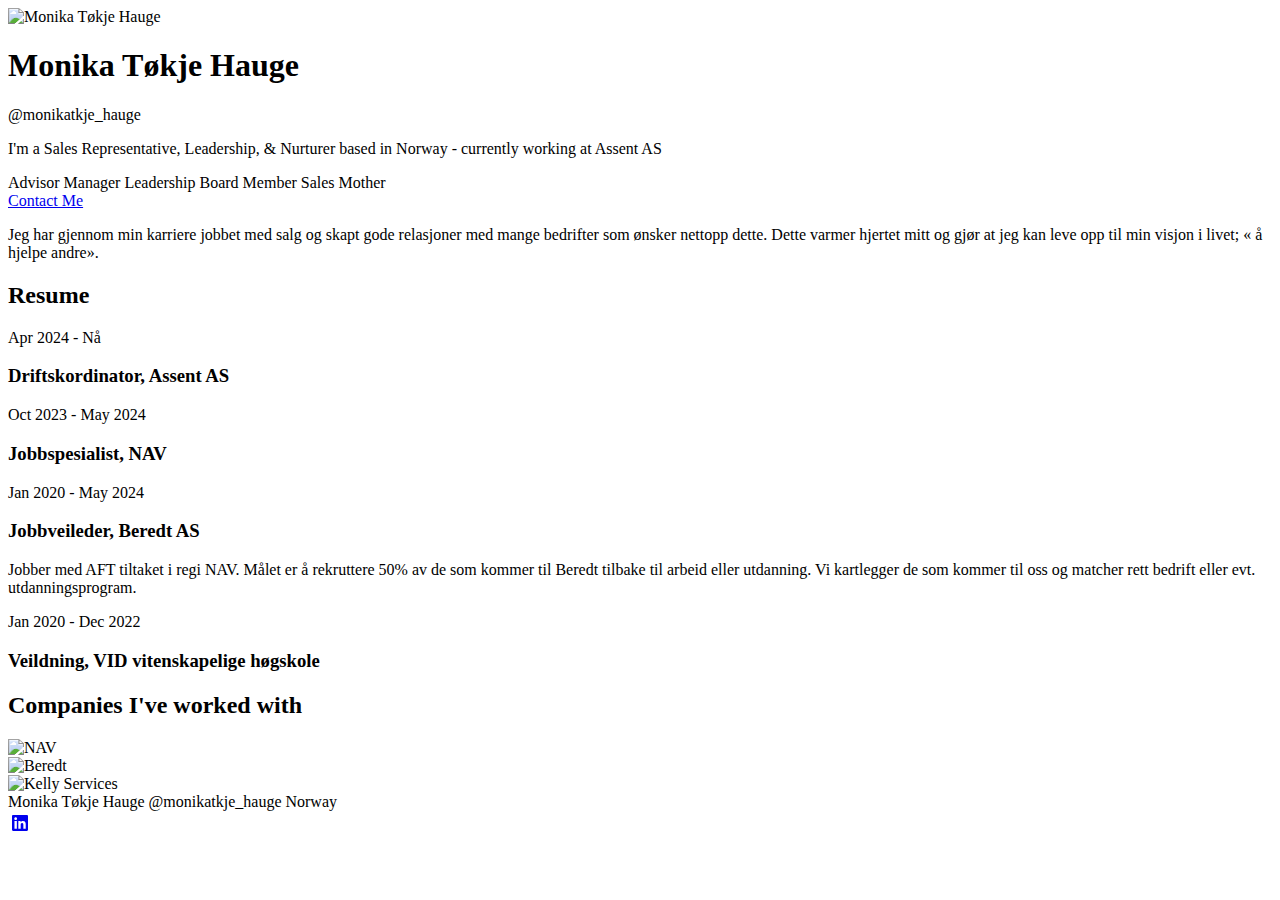
==== index.html @ 1d0c4204 "edit: changed text on the site" ====
<!DOCTYPE html>
<html lang="en">
    <head>
        <meta charset="UTF-8">
        <meta name="viewport" content="width=device-width, initial-scale=1.0">
        <title>Portfolio website Monika</title>
        
        <!-- Vendor CSS files first -->
        <link rel="stylesheet" href="https://cdnjs.cloudflare.com/ajax/libs/bootstrap-datepicker/1.9.0/css/bootstrap-datepicker.min.css">
        <link rel="stylesheet" href="https://cdn.quilljs.com/1.3.6/quill.core.css">
        <link rel="stylesheet" href="https://cdnjs.cloudflare.com/ajax/libs/animate.css/4.1.1/animate.min.css">

        <!-- Our custom CSS files -->
        <link rel="stylesheet" href="/css/tailwind.css">
        <link rel="stylesheet" href="/css/typography.css">
        <link rel="stylesheet" href="/css/variables.css">
    </head>
    <body class="tw-bg-template-background">
    <div class="container tw-max-w-[800px] tw-mx-auto tw-px-4 tw-pt-8">
        <div class="tw-flex tw-flex-col md:tw-flex-row tw-items-start tw-gap-4 tw-mb-8">
            <div class="tw-shrink-0">
                <div class="avatar-background avatar-background-size-xl-5 tw-rounded-full">
                    <img src="/images/profile-image.jpg" alt="Monika Tøkje Hauge" class="tw-rounded-full avatar avatar-size-xl-5">
                </div>
            </div>
            <div class="tw-flex-1">
                <h1 class="tw-text-template-lead display-1">Monika Tøkje Hauge</h1>
                <p class="tw-text-template-text">@monikatkje_hauge</p>
                <p class="tw-text-template-text tw-mt-2">I'm a Sales Representative, Leadership, & Nurturer based in Norway - currently working at Assent AS</p>
                
                <div class="badge-pill-group tw-flex tw-flex-wrap tw-gap-2 tw-mt-4">
                    <span class="badge badge-pill">Advisor</span>
                    <span class="badge badge-pill">Manager</span>
                    <span class="badge badge-pill">Leadership</span>
                    <span class="badge badge-pill">Board Member</span>
                    <span class="badge badge-pill">Sales</span>
                    <span class="badge badge-pill">Mother</span>
                </div>
            </div>
            <a href="/contact" class="btn btn-pill btn-lead tw-px-6 tw-py-2">Contact Me</a>
        </div>

        <div class="identity-profile-details-section">
            <p class="tw-text-template-text">Jeg har gjennom min karriere jobbet med salg og skapt gode relasjoner med mange bedrifter som ønsker nettopp dette. Dette varmer hjertet mitt og gjør at jeg kan leve opp til min visjon i livet; « å hjelpe andre».</p>
        </div>

        <div class="identity-profile-positions-section tw-mb-12">
            <h2 class="identity-generic-section-title tw-text-template-text tw-text-2xl tw-font-bold tw-mb-6">Resume</h2>
            
            <article class="tw-py-4 tw-border-t tw-border-template-stroke">
                <p class="tw-text-template-text">Apr 2024 - Nå</p>
                <h3 class="h4 tw-text-template-text tw-font-bold">Driftskordinator, Assent AS</h3>
            </article>
            <article class="tw-py-4 tw-border-t tw-border-template-stroke">
                <p class="tw-text-template-text">Oct 2023 - May 2024</p>
                <h3 class="h4 tw-text-template-text tw-font-bold">Jobbspesialist, NAV</h3>
            </article>
            <article class="tw-py-4 tw-border-t tw-border-template-stroke">
                <p class="tw-text-template-text">Jan 2020 - May 2024</p>
                <h3 class="h4 tw-text-template-text tw-font-bold">Jobbveileder, Beredt AS</h3>
                <p class="tw-text-template-text">Jobber med AFT tiltaket i regi NAV. Målet er å rekruttere 50% av de som kommer til Beredt tilbake til arbeid eller utdanning. Vi kartlegger de som kommer til oss og matcher rett bedrift eller evt. utdanningsprogram. </p>
            </article>
            <article class="tw-py-4 tw-border-t tw-border-template-stroke">
                <p class="tw-text-template-text">Jan 2020 - Dec 2022</p>
                <h3 class="h4 tw-text-template-text tw-font-bold">Veildning, VID vitenskapelige høgskole</h3>
            </article>
        </div>

        <div class="identity-profile-logo-wall-section tw-mb-12">
            <h2 class="identity-generic-section-title tw-text-template-text tw-text-2xl tw-font-bold tw-mb-6">Companies I've worked with</h2>
            <div class="logo-wall-container tw-grid sm:tw-grid-cols-2 md:tw-grid-cols-3 tw-gap-4">
                <div class="logo-wall-item">
                    <img src="/images/nav-logo.jpg" alt="NAV" class="tw-w-full tw-object-contain">
                </div>
                <div class="logo-wall-item">
                    <img src="/images/beredt-logo.png" alt="Beredt" class="tw-w-full tw-object-contain">
                </div>
                <div class="logo-wall-item">
                    <img src="/images/assent-logo.png" alt="Kelly Services" class="tw-w-full tw-object-contain">
                </div>
            </div>
        </div>

        <footer class="identity-footer tw-border-t tw-border-template-stroke tw-py-4 tw-mt-8">
            <div class="tw-flex tw-justify-between tw-items-center">
                <div class="identity-footer-section caption-2 tw-text-template-text">
                    <span class="tw-mr-4">Monika Tøkje Hauge</span>
                    <span class="tw-mr-4">@monikatkje_hauge</span>
                    <span>Norway</span>
                </div>
                <div class="social-links">
                    <a href="https://www.linkedin.com/in/monika-tøkje-hauge-64a073142" target="_blank" class="icon-button hover:tw-bg-template-stroke-opacity-30">
                        <svg xmlns="http://www.w3.org/2000/svg" width="24" height="24" viewBox="0 0 24 24" fill="currentColor" class="tw-text-template-secondary">
                            <path d="M18.8571 4H5.13929C4.51071 4 4 4.51786 4 5.15357V18.8464C4 19.4821 4.51071 20 5.13929 20H18.8571C19.4857 20 20 19.4821 20 18.8464V5.15357C20 4.51786 19.4857 4 18.8571 4ZM8.83571 17.7143H6.46429V10.0786H8.83928V17.7143H8.83571ZM7.65 9.03571C6.88929 9.03571 6.275 8.41786 6.275 7.66071C6.275 6.90357 6.88929 6.28571 7.65 6.28571C8.40714 6.28571 9.025 6.90357 9.025 7.66071C9.025 8.42143 8.41071 9.03571 7.65 9.03571ZM17.725 17.7143H15.3536V14C15.3536 13.1143 15.3357 11.975 14.1214 11.975C12.8857 11.975 12.6964 12.9393 12.6964 13.9357V17.7143H10.325V10.0786H12.6V11.1214H12.6321C12.95 10.5214 13.725 9.88929 14.8786 9.88929C17.2786 9.88929 17.725 11.4714 17.725 13.5286V17.7143Z"/>
                        </svg>
                    </a>
                </div>
            </div>
        </footer>
    </div>
</body>
</html>
---- css/typography.css ----
@font-face{font-family:"DM Sans";font-style:normal;font-weight:700;font-display:swap;src:url(/fonts/DM-Sans.ttf) format("truetype")}@font-face{font-family:"DM Sans";font-style:normal;font-weight:400;font-display:swap;src:url(/assets/DM-Sans-variable-4b4dfa8f036efb160d44f1c96a95b06f116e39c0af38473626cd2dcbcea6135e.ttf) format("truetype")}@font-face{font-family:"Cormorant Garamond";font-style:normal;font-weight:400;font-display:swap;src:url(/assets/CormorantGaramond-Regular.ttf) format("truetype")}
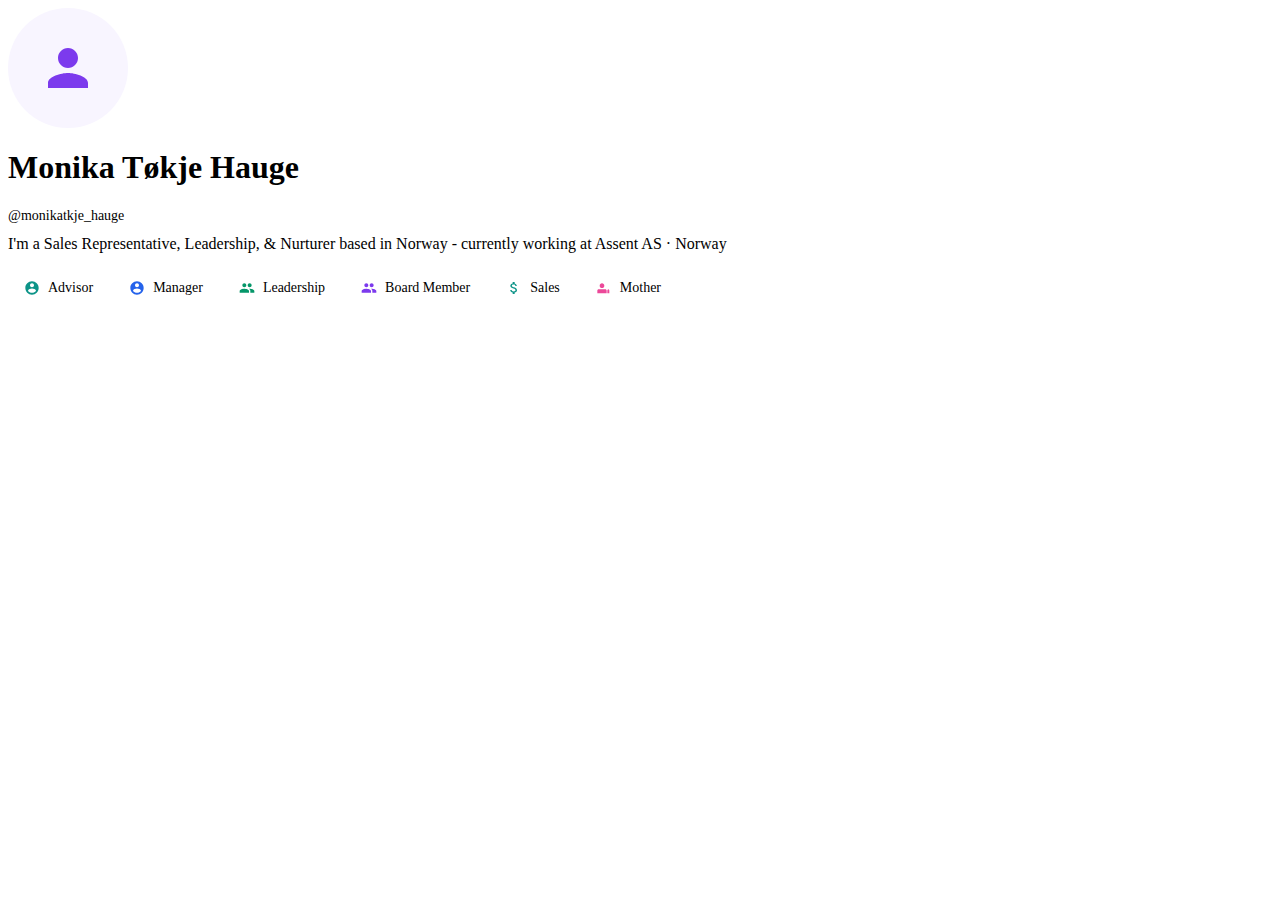
==== commit dca1cde3: "add: components css styling" ====
--- a/index.html
+++ b/index.html
@@ -1,102 +1,67 @@
 <!DOCTYPE html>
 <html lang="en">
-    <head>
-        <meta charset="UTF-8">
-        <meta name="viewport" content="width=device-width, initial-scale=1.0">
-        <title>Portfolio website Monika</title>
-        
-        <!-- Vendor CSS files first -->
-        <link rel="stylesheet" href="https://cdnjs.cloudflare.com/ajax/libs/bootstrap-datepicker/1.9.0/css/bootstrap-datepicker.min.css">
-        <link rel="stylesheet" href="https://cdn.quilljs.com/1.3.6/quill.core.css">
-        <link rel="stylesheet" href="https://cdnjs.cloudflare.com/ajax/libs/animate.css/4.1.1/animate.min.css">
-
-        <!-- Our custom CSS files -->
-        <link rel="stylesheet" href="/css/tailwind.css">
-        <link rel="stylesheet" href="/css/typography.css">
-        <link rel="stylesheet" href="/css/variables.css">
-    </head>
-    <body class="tw-bg-template-background">
-    <div class="container tw-max-w-[800px] tw-mx-auto tw-px-4 tw-pt-8">
-        <div class="tw-flex tw-flex-col md:tw-flex-row tw-items-start tw-gap-4 tw-mb-8">
-            <div class="tw-shrink-0">
-                <div class="avatar-background avatar-background-size-xl-5 tw-rounded-full">
-                    <img src="/images/profile-image.jpg" alt="Monika Tøkje Hauge" class="tw-rounded-full avatar avatar-size-xl-5">
+<head>
+    <meta charset="UTF-8">
+    <meta name="viewport" content="width=device-width, initial-scale=1.0">
+    <title>Portfolio website Monika</title>
+    
+    <!-- Base styles -->
+    <link rel="stylesheet" href="/css/tailwind.css">
+    <link rel="stylesheet" href="/css/typography.css">
+    <link rel="stylesheet" href="/css/variables.css">
+    <link rel="stylesheet" href="/css/components.css">
+</head>
+<body class="tw-bg-template-background">
+    <div class="tw-max-w-[800px] tw-mx-auto tw-px-4 tw-pt-8">
+        <!-- Header section -->
+        <div class="tw-flex tw-items-start tw-justify-between">
+            <div class="tw-flex tw-gap-6">
+                <!-- Avatar -->
+                <div class="avatar-container">
+                    <svg class="avatar-icon" viewBox="0 0 24 24">
+                        <path fill="currentColor" d="M12 12c2.21 0 4-1.79 4-4s-1.79-4-4-4-4 1.79-4 4 1.79 4 4 4zm0 2c-2.67 0-8 1.34-8 4v2h16v-2c0-2.66-5.33-4-8-4z"/>
+                    </svg>
+                </div>
+                
+                <!-- Profile info -->
+                <div>
+                    <h1 class="tw-text-2xl tw-font-bold">Monika Tøkje Hauge</h1>
+                    <div class="username">@monikatkje_hauge</div>
+                    <p class="role-text">I'm a Sales Representative, Leadership, & Nurturer based in Norway - currently working at Assent AS · Norway</p>
+                    
+                    <!-- Badges -->
+                    <div class="tw-flex tw-flex-wrap tw-gap-2 tw-mt-4">
+                        <span class="badge">
+                            <svg class="icon-advisor" viewBox="0 0 24 24"><path fill="currentColor" d="M12 2C6.48 2 2 6.48 2 12s4.48 10 10 10 10-4.48 10-10S17.52 2 12 2zm0 3c1.66 0 3 1.34 3 3s-1.34 3-3 3-3-1.34-3-3 1.34-3 3-3zm0 14.2c-2.5 0-4.71-1.28-6-3.22.03-1.99 4-3.08 6-3.08 1.99 0 5.97 1.09 6 3.08-1.29 1.94-3.5 3.22-6 3.22z"/></svg>
+                            Advisor
+                        </span>
+                        <span class="badge">
+                            <svg class="icon-manager" viewBox="0 0 24 24"><path fill="currentColor" d="M12 2C6.48 2 2 6.48 2 12s4.48 10 10 10 10-4.48 10-10S17.52 2 12 2zm0 3c1.66 0 3 1.34 3 3s-1.34 3-3 3-3-1.34-3-3 1.34-3 3-3zm0 14.2c-2.5 0-4.71-1.28-6-3.22.03-1.99 4-3.08 6-3.08 1.99 0 5.97 1.09 6 3.08-1.29 1.94-3.5 3.22-6 3.22z"/></svg>
+                            Manager
+                        </span>
+                        <span class="badge">
+                            <svg class="icon-leadership" viewBox="0 0 24 24"><path fill="currentColor" d="M16 11c1.66 0 2.99-1.34 2.99-3S17.66 5 16 5c-1.66 0-3 1.34-3 3s1.34 3 3 3zm-8 0c1.66 0 2.99-1.34 2.99-3S9.66 5 8 5C6.34 5 5 6.34 5 8s1.34 3 3 3zm0 2c-2.33 0-7 1.17-7 3.5V19h14v-2.5c0-2.33-4.67-3.5-7-3.5zm8 0c-.29 0-.62.02-.97.05 1.16.84 1.97 1.97 1.97 3.45V19h6v-2.5c0-2.33-4.67-3.5-7-3.5z"/></svg>
+                            Leadership
+                        </span>
+                        <span class="badge">
+                            <svg class="icon-board" viewBox="0 0 24 24"><path fill="currentColor" d="M16 11c1.66 0 2.99-1.34 2.99-3S17.66 5 16 5c-1.66 0-3 1.34-3 3s1.34 3 3 3zm-8 0c1.66 0 2.99-1.34 2.99-3S9.66 5 8 5C6.34 5 5 6.34 5 8s1.34 3 3 3zm0 2c-2.33 0-7 1.17-7 3.5V19h14v-2.5c0-2.33-4.67-3.5-7-3.5zm8 0c-.29 0-.62.02-.97.05 1.16.84 1.97 1.97 1.97 3.45V19h6v-2.5c0-2.33-4.67-3.5-7-3.5z"/></svg>
+                            Board Member
+                        </span>
+                        <span class="badge">
+                            <svg class="icon-sales" viewBox="0 0 24 24"><path fill="currentColor" d="M11.8 10.9c-2.27-.59-3-1.2-3-2.15 0-1.09 1.01-1.85 2.7-1.85 1.78 0 2.44.85 2.5 2.1h2.21c-.07-1.72-1.12-3.3-3.21-3.81V3h-3v2.16c-1.94.42-3.5 1.68-3.5 3.61 0 2.31 1.91 3.46 4.7 4.13 2.5.6 3 1.48 3 2.41 0 .69-.49 1.79-2.7 1.79-2.06 0-2.87-.92-2.98-2.1h-2.2c.12 2.19 1.76 3.42 3.68 3.83V21h3v-2.15c1.95-.37 3.5-1.5 3.5-3.55 0-2.84-2.43-3.81-4.7-4.4z"/></svg>
+                            Sales
+                        </span>
+                        <span class="badge">
+                            <svg class="icon-mother" viewBox="0 0 24 24"><path fill="currentColor" d="M9 12c1.93 0 3.5-1.57 3.5-3.5S10.93 5 9 5 5.5 6.57 5.5 8.5 7.07 12 9 12zm-7 4c0-1.1.9-2 2-2h10c1.1 0 2 .9 2 2v4H2v-4zm16-2c1.1 0 2 .9 2 2v4h-3v-4c0-1.1.9-2 2-2z"/></svg>
+                            Mother
+                        </span>
+                    </div>
                 </div>
             </div>
-            <div class="tw-flex-1">
-                <h1 class="tw-text-template-lead display-1">Monika Tøkje Hauge</h1>
-                <p class="tw-text-template-text">@monikatkje_hauge</p>
-                <p class="tw-text-template-text tw-mt-2">I'm a Sales Representative, Leadership, & Nurturer based in Norway - currently working at Assent AS</p>
-                
-                <div class="badge-pill-group tw-flex tw-flex-wrap tw-gap-2 tw-mt-4">
-                    <span class="badge badge-pill">Advisor</span>
-                    <span class="badge badge-pill">Manager</span>
-                    <span class="badge badge-pill">Leadership</span>
-                    <span class="badge badge-pill">Board Member</span>
-                    <span class="badge badge-pill">Sales</span>
-                    <span class="badge badge-pill">Mother</span>
-                </div>
-            </div>
-            <a href="/contact" class="btn btn-pill btn-lead tw-px-6 tw-py-2">Contact Me</a>
+            
+            <!-- Contact button -->
+            <a href="/contact" class="contact-button">Contact Me</a>
         </div>
-
-        <div class="identity-profile-details-section">
-            <p class="tw-text-template-text">Jeg har gjennom min karriere jobbet med salg og skapt gode relasjoner med mange bedrifter som ønsker nettopp dette. Dette varmer hjertet mitt og gjør at jeg kan leve opp til min visjon i livet; « å hjelpe andre».</p>
-        </div>
-
-        <div class="identity-profile-positions-section tw-mb-12">
-            <h2 class="identity-generic-section-title tw-text-template-text tw-text-2xl tw-font-bold tw-mb-6">Resume</h2>
-            
-            <article class="tw-py-4 tw-border-t tw-border-template-stroke">
-                <p class="tw-text-template-text">Apr 2024 - Nå</p>
-                <h3 class="h4 tw-text-template-text tw-font-bold">Driftskordinator, Assent AS</h3>
-            </article>
-            <article class="tw-py-4 tw-border-t tw-border-template-stroke">
-                <p class="tw-text-template-text">Oct 2023 - May 2024</p>
-                <h3 class="h4 tw-text-template-text tw-font-bold">Jobbspesialist, NAV</h3>
-            </article>
-            <article class="tw-py-4 tw-border-t tw-border-template-stroke">
-                <p class="tw-text-template-text">Jan 2020 - May 2024</p>
-                <h3 class="h4 tw-text-template-text tw-font-bold">Jobbveileder, Beredt AS</h3>
-                <p class="tw-text-template-text">Jobber med AFT tiltaket i regi NAV. Målet er å rekruttere 50% av de som kommer til Beredt tilbake til arbeid eller utdanning. Vi kartlegger de som kommer til oss og matcher rett bedrift eller evt. utdanningsprogram. </p>
-            </article>
-            <article class="tw-py-4 tw-border-t tw-border-template-stroke">
-                <p class="tw-text-template-text">Jan 2020 - Dec 2022</p>
-                <h3 class="h4 tw-text-template-text tw-font-bold">Veildning, VID vitenskapelige høgskole</h3>
-            </article>
-        </div>
-
-        <div class="identity-profile-logo-wall-section tw-mb-12">
-            <h2 class="identity-generic-section-title tw-text-template-text tw-text-2xl tw-font-bold tw-mb-6">Companies I've worked with</h2>
-            <div class="logo-wall-container tw-grid sm:tw-grid-cols-2 md:tw-grid-cols-3 tw-gap-4">
-                <div class="logo-wall-item">
-                    <img src="/images/nav-logo.jpg" alt="NAV" class="tw-w-full tw-object-contain">
-                </div>
-                <div class="logo-wall-item">
-                    <img src="/images/beredt-logo.png" alt="Beredt" class="tw-w-full tw-object-contain">
-                </div>
-                <div class="logo-wall-item">
-                    <img src="/images/assent-logo.png" alt="Kelly Services" class="tw-w-full tw-object-contain">
-                </div>
-            </div>
-        </div>
-
-        <footer class="identity-footer tw-border-t tw-border-template-stroke tw-py-4 tw-mt-8">
-            <div class="tw-flex tw-justify-between tw-items-center">
-                <div class="identity-footer-section caption-2 tw-text-template-text">
-                    <span class="tw-mr-4">Monika Tøkje Hauge</span>
-                    <span class="tw-mr-4">@monikatkje_hauge</span>
-                    <span>Norway</span>
-                </div>
-                <div class="social-links">
-                    <a href="https://www.linkedin.com/in/monika-tøkje-hauge-64a073142" target="_blank" class="icon-button hover:tw-bg-template-stroke-opacity-30">
-                        <svg xmlns="http://www.w3.org/2000/svg" width="24" height="24" viewBox="0 0 24 24" fill="currentColor" class="tw-text-template-secondary">
-                            <path d="M18.8571 4H5.13929C4.51071 4 4 4.51786 4 5.15357V18.8464C4 19.4821 4.51071 20 5.13929 20H18.8571C19.4857 20 20 19.4821 20 18.8464V5.15357C20 4.51786 19.4857 4 18.8571 4ZM8.83571 17.7143H6.46429V10.0786H8.83928V17.7143H8.83571ZM7.65 9.03571C6.88929 9.03571 6.275 8.41786 6.275 7.66071C6.275 6.90357 6.88929 6.28571 7.65 6.28571C8.40714 6.28571 9.025 6.90357 9.025 7.66071C9.025 8.42143 8.41071 9.03571 7.65 9.03571ZM17.725 17.7143H15.3536V14C15.3536 13.1143 15.3357 11.975 14.1214 11.975C12.8857 11.975 12.6964 12.9393 12.6964 13.9357V17.7143H10.325V10.0786H12.6V11.1214H12.6321C12.95 10.5214 13.725 9.88929 14.8786 9.88929C17.2786 9.88929 17.725 11.4714 17.725 13.5286V17.7143Z"/>
-                        </svg>
-                    </a>
-                </div>
-            </div>
-        </footer>
     </div>
 </body>
 </html>--- a/css/components.css
+++ b/css/components.css
@@ -0,0 +1,56 @@
+.badge {
+    display: inline-flex;
+    align-items: center;
+    padding: 0.5rem 1rem;
+    border-radius: 9999px;
+    border: 1px solid var(--template-stroke);
+    font-size: 14px;
+    color: var(--template-text);
+    background: white;
+    gap: 0.5rem;
+}
+.badge svg {
+    width: 16px;
+    height: 16px;
+}
+.avatar-container {
+    width: 120px;
+    height: 120px;
+    border-radius: 50%;
+    background: #F8F5FF;
+    display: flex;
+    align-items: center;
+    justify-content: center;
+}
+.avatar-icon {
+    width: 60px;
+    height: 60px;
+    color: #7C3AED;
+}
+.contact-button {
+    background-color: var(--template-lead);
+    color: white;
+    padding: 0.75rem 1.5rem;
+    border-radius: 9999px;
+    font-weight: 500;
+    transition: background-color 0.2s;
+}
+.contact-button:hover {
+    background-color: var(--template-lead-dark);
+}
+.username {
+    color: var(--template-text-opacity-50);
+    font-size: 14px;
+}
+.role-text {
+    font-size: 16px;
+    line-height: 1.5;
+    margin-top: 0.5rem;
+}
+/* Badge icons */
+.icon-advisor { color: #0D9488; }
+.icon-manager { color: #2563EB; }
+.icon-leadership { color: #059669; }
+.icon-board { color: #7C3AED; }
+.icon-sales { color: #0D9488; }
+.icon-mother { color: #EC4899; }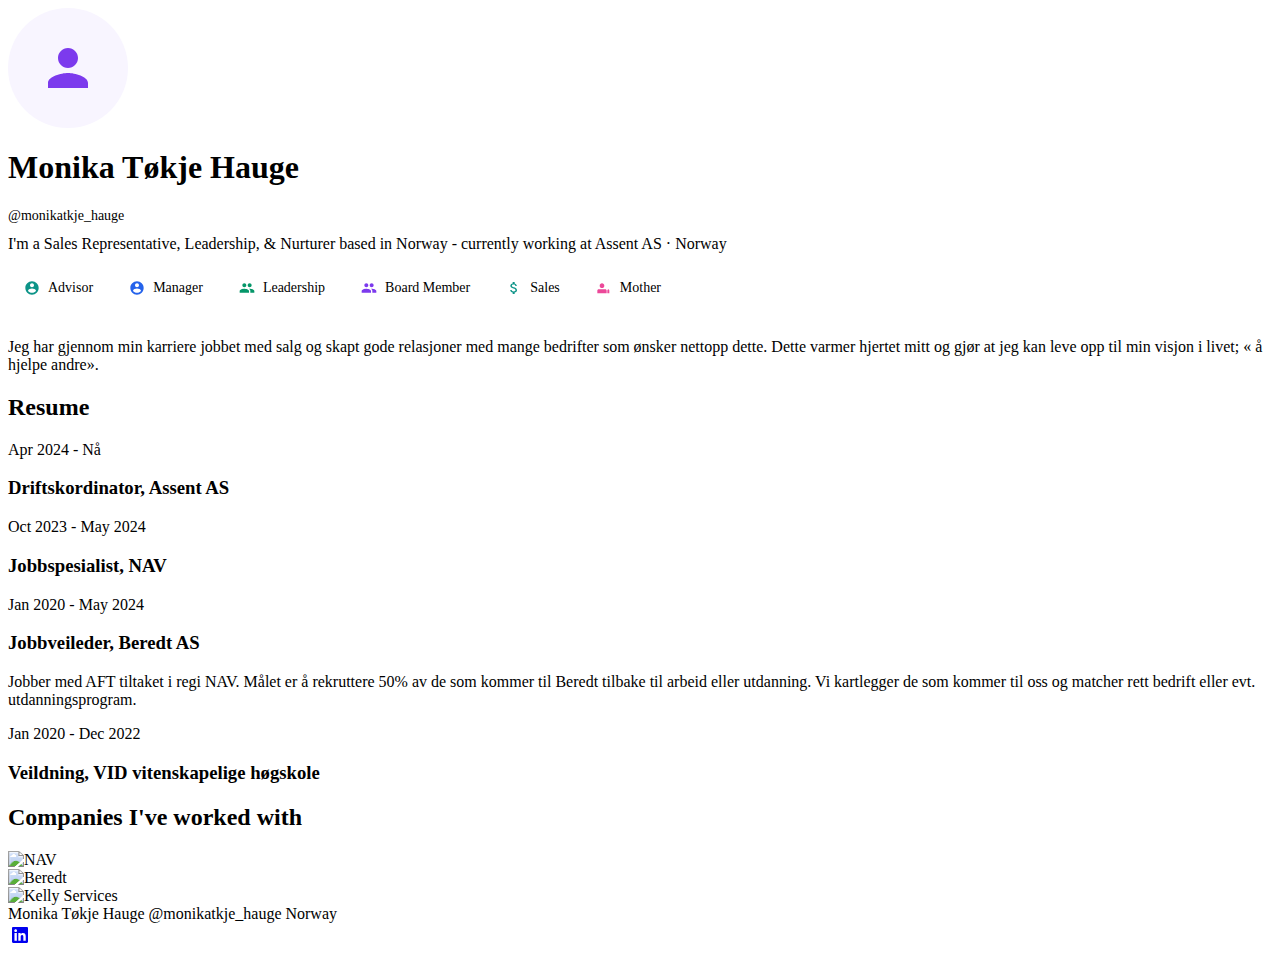
==== commit 3ec5ca7d: "add: missing information" ====
--- a/index.html
+++ b/index.html
@@ -63,5 +63,60 @@
             <a href="/contact" class="contact-button">Contact Me</a>
         </div>
     </div>
+    <div class="identity-profile-details-section">
+        <p class="tw-text-template-text">Jeg har gjennom min karriere jobbet med salg og skapt gode relasjoner med mange bedrifter som ønsker nettopp dette. Dette varmer hjertet mitt og gjør at jeg kan leve opp til min visjon i livet; « å hjelpe andre».</p>
+    </div>
+    <div class="identity-profile-positions-section tw-mb-12">
+        <h2 class="identity-generic-section-title tw-text-template-text tw-text-2xl tw-font-bold tw-mb-6">Resume</h2>
+
+        <article class="tw-py-4 tw-border-t tw-border-template-stroke">
+            <p class="tw-text-template-text">Apr 2024 - Nå</p>
+            <h3 class="h4 tw-text-template-text tw-font-bold">Driftskordinator, Assent AS</h3>
+        </article>
+        <article class="tw-py-4 tw-border-t tw-border-template-stroke">
+            <p class="tw-text-template-text">Oct 2023 - May 2024</p>
+            <h3 class="h4 tw-text-template-text tw-font-bold">Jobbspesialist, NAV</h3>
+        </article>
+        <article class="tw-py-4 tw-border-t tw-border-template-stroke">
+            <p class="tw-text-template-text">Jan 2020 - May 2024</p>
+            <h3 class="h4 tw-text-template-text tw-font-bold">Jobbveileder, Beredt AS</h3>
+            <p class="tw-text-template-text">Jobber med AFT tiltaket i regi NAV. Målet er å rekruttere 50% av de som kommer til Beredt tilbake til arbeid eller utdanning. Vi kartlegger de som kommer til oss og matcher rett bedrift eller evt. utdanningsprogram. </p>
+        </article>
+        <article class="tw-py-4 tw-border-t tw-border-template-stroke">
+            <p class="tw-text-template-text">Jan 2020 - Dec 2022</p>
+            <h3 class="h4 tw-text-template-text tw-font-bold">Veildning, VID vitenskapelige høgskole</h3>
+        </article>
+    </div>
+    <div class="identity-profile-logo-wall-section tw-mb-12">
+        <h2 class="identity-generic-section-title tw-text-template-text tw-text-2xl tw-font-bold tw-mb-6">Companies I've worked with</h2>
+        <div class="logo-wall-container tw-grid sm:tw-grid-cols-2 md:tw-grid-cols-3 tw-gap-4">
+            <div class="logo-wall-item">
+                <img src="/images/nav-logo.jpg" alt="NAV" class="tw-w-full tw-object-contain">
+            </div>
+            <div class="logo-wall-item">
+                <img src="/images/beredt-logo.png" alt="Beredt" class="tw-w-full tw-object-contain">
+            </div>
+            <div class="logo-wall-item">
+                <img src="/images/assent-logo.png" alt="Kelly Services" class="tw-w-full tw-object-contain">
+            </div>
+        </div>
+    </div>
+    <footer class="identity-footer tw-border-t tw-border-template-stroke tw-py-4 tw-mt-8">
+        <div class="tw-flex tw-justify-between tw-items-center">
+            <div class="identity-footer-section caption-2 tw-text-template-text">
+                <span class="tw-mr-4">Monika Tøkje Hauge</span>
+                <span class="tw-mr-4">@monikatkje_hauge</span>
+                <span>Norway</span>
+            </div>
+            <div class="social-links">
+                <a href="https://www.linkedin.com/in/monika-tøkje-hauge-64a073142" target="_blank" class="icon-button hover:tw-bg-template-stroke-opacity-30">
+                    <svg xmlns="http://www.w3.org/2000/svg" width="24" height="24" viewBox="0 0 24 24" fill="currentColor" class="tw-text-template-secondary">
+                        <path d="M18.8571 4H5.13929C4.51071 4 4 4.51786 4 5.15357V18.8464C4 19.4821 4.51071 20 5.13929 20H18.8571C19.4857 20 20 19.4821 20 18.8464V5.15357C20 4.51786 19.4857 4 18.8571 4ZM8.83571 17.7143H6.46429V10.0786H8.83928V17.7143H8.83571ZM7.65 9.03571C6.88929 9.03571 6.275 8.41786 6.275 7.66071C6.275 6.90357 6.88929 6.28571 7.65 6.28571C8.40714 6.28571 9.025 6.90357 9.025 7.66071C9.025 8.42143 8.41071 9.03571 7.65 9.03571ZM17.725 17.7143H15.3536V14C15.3536 13.1143 15.3357 11.975 14.1214 11.975C12.8857 11.975 12.6964 12.9393 12.6964 13.9357V17.7143H10.325V10.0786H12.6V11.1214H12.6321C12.95 10.5214 13.725 9.88929 14.8786 9.88929C17.2786 9.88929 17.725 11.4714 17.725 13.5286V17.7143Z"/>
+                    </svg>
+                </a>
+            </div>
+        </div>
+    </footer>
+</div>
 </body>
 </html>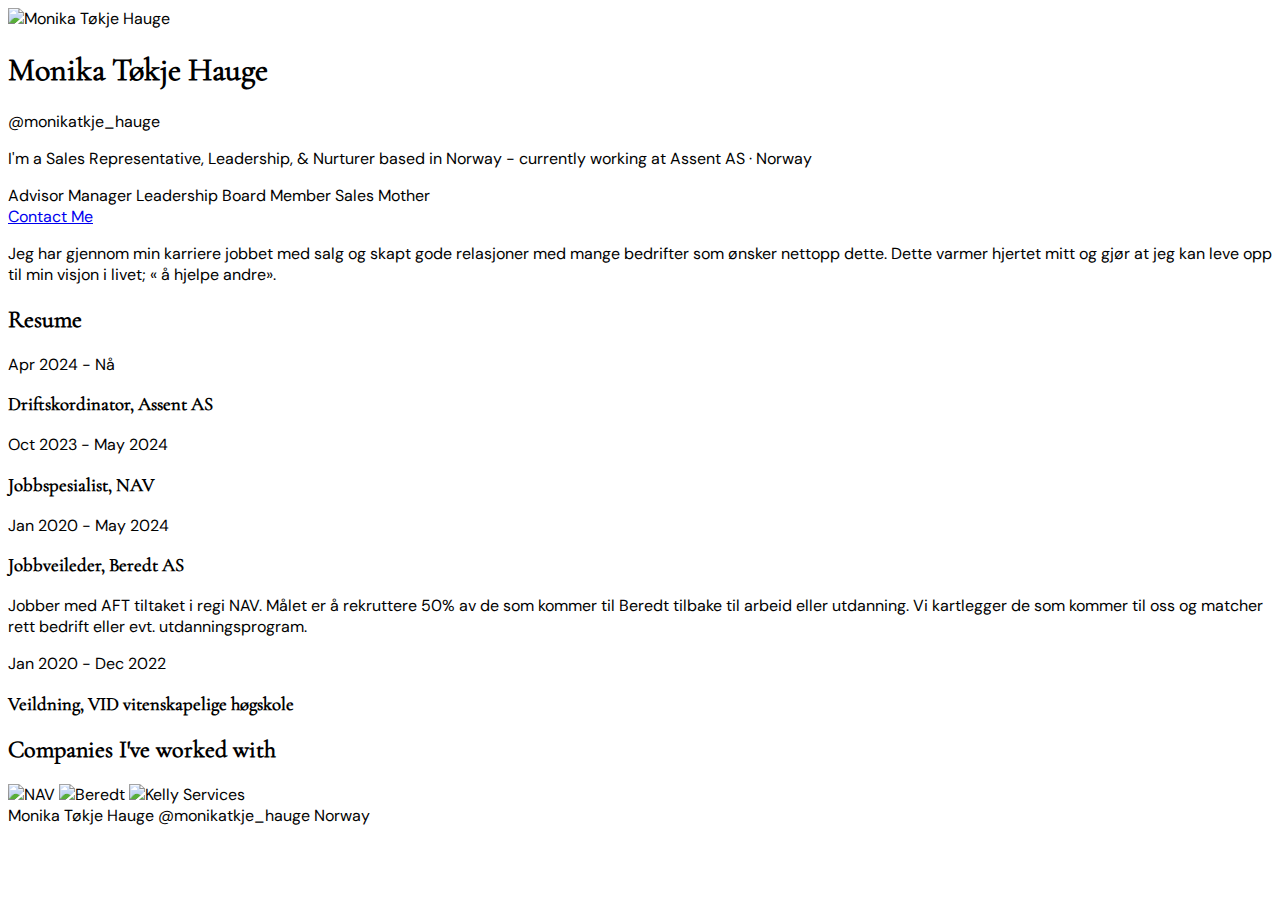
==== commit d8f23175: "add: should look better now" ====
--- a/index.html
+++ b/index.html
@@ -5,118 +5,162 @@
     <meta name="viewport" content="width=device-width, initial-scale=1.0">
     <title>Portfolio website Monika</title>
     
-    <!-- Base styles -->
+    <!-- Tailwind CSS -->
     <link rel="stylesheet" href="/css/tailwind.css">
-    <link rel="stylesheet" href="/css/typography.css">
-    <link rel="stylesheet" href="/css/variables.css">
-    <link rel="stylesheet" href="/css/components.css">
+    
+    <!-- Font imports -->
+    <style>
+        @font-face {
+            font-family: 'DM Sans';
+            src: url('/fonts/DM-Sans.ttf') format('truetype');
+            font-weight: normal;
+            font-style: normal;
+        }
+        
+        @font-face {
+            font-family: 'Cormorant Garamond';
+            src: url('/fonts/CormorantGaramond-Regular.ttf') format('truetype');
+            font-weight: normal;
+            font-style: normal;
+        }
+        
+        body {
+            font-family: 'DM Sans', sans-serif;
+        }
+        
+        h1, h2, h3, h4, h5, h6 {
+            font-family: 'Cormorant Garamond', serif;
+        }
+    </style>
+    
+    <!-- Lucide Icons -->
+    <script src="https://cdnjs.cloudflare.com/ajax/libs/lucide/0.263.1/lucide.min.js"></script>
 </head>
-<body class="tw-bg-template-background">
-    <div class="tw-max-w-[800px] tw-mx-auto tw-px-4 tw-pt-8">
-        <!-- Header section -->
-        <div class="tw-flex tw-items-start tw-justify-between">
-            <div class="tw-flex tw-gap-6">
-                <!-- Avatar -->
-                <div class="avatar-container">
-                    <svg class="avatar-icon" viewBox="0 0 24 24">
-                        <path fill="currentColor" d="M12 12c2.21 0 4-1.79 4-4s-1.79-4-4-4-4 1.79-4 4 1.79 4 4 4zm0 2c-2.67 0-8 1.34-8 4v2h16v-2c0-2.66-5.33-4-8-4z"/>
-                    </svg>
+<body class="bg-gray-50">
+    <div class="max-w-3xl mx-auto px-4 py-8">
+        <!-- Profile Section -->
+        <div class="flex flex-col items-center space-y-6">
+            <!-- Avatar -->
+            <div class="relative w-32 h-32">
+                <img 
+                    id="profileImage"
+                    class="w-full h-full rounded-full object-cover border-2 border-gray-200"
+                    src="/api/placeholder/128/128"
+                    alt="Monika Tøkje Hauge"
+                    onerror="this.onerror=null; this.innerHTML='<i data-lucide=\'user\'></i>'"
+                />
+            </div>
+            
+            <!-- Profile Info -->
+            <div class="text-center space-y-4">
+                <h1 class="text-3xl font-bold">Monika Tøkje Hauge</h1>
+                <div class="text-gray-600">@monikatkje_hauge</div>
+                <p class="text-gray-700 max-w-2xl">
+                    I'm a Sales Representative, Leadership, & Nurturer based in Norway - currently working at Assent AS · Norway
+                </p>
+                
+                <!-- Badges -->
+                <div class="flex flex-wrap justify-center gap-2 mt-4">
+                    <span class="inline-flex items-center px-3 py-1 rounded-full text-sm bg-blue-100 text-blue-800">
+                        <i data-lucide="briefcase" class="w-4 h-4 mr-1"></i>
+                        Advisor
+                    </span>
+                    <span class="inline-flex items-center px-3 py-1 rounded-full text-sm bg-green-100 text-green-800">
+                        <i data-lucide="users" class="w-4 h-4 mr-1"></i>
+                        Manager
+                    </span>
+                    <span class="inline-flex items-center px-3 py-1 rounded-full text-sm bg-purple-100 text-purple-800">
+                        <i data-lucide="star" class="w-4 h-4 mr-1"></i>
+                        Leadership
+                    </span>
+                    <span class="inline-flex items-center px-3 py-1 rounded-full text-sm bg-yellow-100 text-yellow-800">
+                        <i data-lucide="presentation" class="w-4 h-4 mr-1"></i>
+                        Board Member
+                    </span>
+                    <span class="inline-flex items-center px-3 py-1 rounded-full text-sm bg-red-100 text-red-800">
+                        <i data-lucide="trending-up" class="w-4 h-4 mr-1"></i>
+                        Sales
+                    </span>
+                    <span class="inline-flex items-center px-3 py-1 rounded-full text-sm bg-pink-100 text-pink-800">
+                        <i data-lucide="heart" class="w-4 h-4 mr-1"></i>
+                        Mother
+                    </span>
                 </div>
                 
-                <!-- Profile info -->
-                <div>
-                    <h1 class="tw-text-2xl tw-font-bold">Monika Tøkje Hauge</h1>
-                    <div class="username">@monikatkje_hauge</div>
-                    <p class="role-text">I'm a Sales Representative, Leadership, & Nurturer based in Norway - currently working at Assent AS · Norway</p>
-                    
-                    <!-- Badges -->
-                    <div class="tw-flex tw-flex-wrap tw-gap-2 tw-mt-4">
-                        <span class="badge">
-                            <svg class="icon-advisor" viewBox="0 0 24 24"><path fill="currentColor" d="M12 2C6.48 2 2 6.48 2 12s4.48 10 10 10 10-4.48 10-10S17.52 2 12 2zm0 3c1.66 0 3 1.34 3 3s-1.34 3-3 3-3-1.34-3-3 1.34-3 3-3zm0 14.2c-2.5 0-4.71-1.28-6-3.22.03-1.99 4-3.08 6-3.08 1.99 0 5.97 1.09 6 3.08-1.29 1.94-3.5 3.22-6 3.22z"/></svg>
-                            Advisor
-                        </span>
-                        <span class="badge">
-                            <svg class="icon-manager" viewBox="0 0 24 24"><path fill="currentColor" d="M12 2C6.48 2 2 6.48 2 12s4.48 10 10 10 10-4.48 10-10S17.52 2 12 2zm0 3c1.66 0 3 1.34 3 3s-1.34 3-3 3-3-1.34-3-3 1.34-3 3-3zm0 14.2c-2.5 0-4.71-1.28-6-3.22.03-1.99 4-3.08 6-3.08 1.99 0 5.97 1.09 6 3.08-1.29 1.94-3.5 3.22-6 3.22z"/></svg>
-                            Manager
-                        </span>
-                        <span class="badge">
-                            <svg class="icon-leadership" viewBox="0 0 24 24"><path fill="currentColor" d="M16 11c1.66 0 2.99-1.34 2.99-3S17.66 5 16 5c-1.66 0-3 1.34-3 3s1.34 3 3 3zm-8 0c1.66 0 2.99-1.34 2.99-3S9.66 5 8 5C6.34 5 5 6.34 5 8s1.34 3 3 3zm0 2c-2.33 0-7 1.17-7 3.5V19h14v-2.5c0-2.33-4.67-3.5-7-3.5zm8 0c-.29 0-.62.02-.97.05 1.16.84 1.97 1.97 1.97 3.45V19h6v-2.5c0-2.33-4.67-3.5-7-3.5z"/></svg>
-                            Leadership
-                        </span>
-                        <span class="badge">
-                            <svg class="icon-board" viewBox="0 0 24 24"><path fill="currentColor" d="M16 11c1.66 0 2.99-1.34 2.99-3S17.66 5 16 5c-1.66 0-3 1.34-3 3s1.34 3 3 3zm-8 0c1.66 0 2.99-1.34 2.99-3S9.66 5 8 5C6.34 5 5 6.34 5 8s1.34 3 3 3zm0 2c-2.33 0-7 1.17-7 3.5V19h14v-2.5c0-2.33-4.67-3.5-7-3.5zm8 0c-.29 0-.62.02-.97.05 1.16.84 1.97 1.97 1.97 3.45V19h6v-2.5c0-2.33-4.67-3.5-7-3.5z"/></svg>
-                            Board Member
-                        </span>
-                        <span class="badge">
-                            <svg class="icon-sales" viewBox="0 0 24 24"><path fill="currentColor" d="M11.8 10.9c-2.27-.59-3-1.2-3-2.15 0-1.09 1.01-1.85 2.7-1.85 1.78 0 2.44.85 2.5 2.1h2.21c-.07-1.72-1.12-3.3-3.21-3.81V3h-3v2.16c-1.94.42-3.5 1.68-3.5 3.61 0 2.31 1.91 3.46 4.7 4.13 2.5.6 3 1.48 3 2.41 0 .69-.49 1.79-2.7 1.79-2.06 0-2.87-.92-2.98-2.1h-2.2c.12 2.19 1.76 3.42 3.68 3.83V21h3v-2.15c1.95-.37 3.5-1.5 3.5-3.55 0-2.84-2.43-3.81-4.7-4.4z"/></svg>
-                            Sales
-                        </span>
-                        <span class="badge">
-                            <svg class="icon-mother" viewBox="0 0 24 24"><path fill="currentColor" d="M9 12c1.93 0 3.5-1.57 3.5-3.5S10.93 5 9 5 5.5 6.57 5.5 8.5 7.07 12 9 12zm-7 4c0-1.1.9-2 2-2h10c1.1 0 2 .9 2 2v4H2v-4zm16-2c1.1 0 2 .9 2 2v4h-3v-4c0-1.1.9-2 2-2z"/></svg>
-                            Mother
-                        </span>
-                    </div>
-                </div>
-            </div>
-            
-            <!-- Contact button -->
-            <a href="/contact" class="contact-button">Contact Me</a>
-        </div>
-    </div>
-    <div class="identity-profile-details-section">
-        <p class="tw-text-template-text">Jeg har gjennom min karriere jobbet med salg og skapt gode relasjoner med mange bedrifter som ønsker nettopp dette. Dette varmer hjertet mitt og gjør at jeg kan leve opp til min visjon i livet; « å hjelpe andre».</p>
-    </div>
-    <div class="identity-profile-positions-section tw-mb-12">
-        <h2 class="identity-generic-section-title tw-text-template-text tw-text-2xl tw-font-bold tw-mb-6">Resume</h2>
-
-        <article class="tw-py-4 tw-border-t tw-border-template-stroke">
-            <p class="tw-text-template-text">Apr 2024 - Nå</p>
-            <h3 class="h4 tw-text-template-text tw-font-bold">Driftskordinator, Assent AS</h3>
-        </article>
-        <article class="tw-py-4 tw-border-t tw-border-template-stroke">
-            <p class="tw-text-template-text">Oct 2023 - May 2024</p>
-            <h3 class="h4 tw-text-template-text tw-font-bold">Jobbspesialist, NAV</h3>
-        </article>
-        <article class="tw-py-4 tw-border-t tw-border-template-stroke">
-            <p class="tw-text-template-text">Jan 2020 - May 2024</p>
-            <h3 class="h4 tw-text-template-text tw-font-bold">Jobbveileder, Beredt AS</h3>
-            <p class="tw-text-template-text">Jobber med AFT tiltaket i regi NAV. Målet er å rekruttere 50% av de som kommer til Beredt tilbake til arbeid eller utdanning. Vi kartlegger de som kommer til oss og matcher rett bedrift eller evt. utdanningsprogram. </p>
-        </article>
-        <article class="tw-py-4 tw-border-t tw-border-template-stroke">
-            <p class="tw-text-template-text">Jan 2020 - Dec 2022</p>
-            <h3 class="h4 tw-text-template-text tw-font-bold">Veildning, VID vitenskapelige høgskole</h3>
-        </article>
-    </div>
-    <div class="identity-profile-logo-wall-section tw-mb-12">
-        <h2 class="identity-generic-section-title tw-text-template-text tw-text-2xl tw-font-bold tw-mb-6">Companies I've worked with</h2>
-        <div class="logo-wall-container tw-grid sm:tw-grid-cols-2 md:tw-grid-cols-3 tw-gap-4">
-            <div class="logo-wall-item">
-                <img src="/images/nav-logo.jpg" alt="NAV" class="tw-w-full tw-object-contain">
-            </div>
-            <div class="logo-wall-item">
-                <img src="/images/beredt-logo.png" alt="Beredt" class="tw-w-full tw-object-contain">
-            </div>
-            <div class="logo-wall-item">
-                <img src="/images/assent-logo.png" alt="Kelly Services" class="tw-w-full tw-object-contain">
-            </div>
-        </div>
-    </div>
-    <footer class="identity-footer tw-border-t tw-border-template-stroke tw-py-4 tw-mt-8">
-        <div class="tw-flex tw-justify-between tw-items-center">
-            <div class="identity-footer-section caption-2 tw-text-template-text">
-                <span class="tw-mr-4">Monika Tøkje Hauge</span>
-                <span class="tw-mr-4">@monikatkje_hauge</span>
-                <span>Norway</span>
-            </div>
-            <div class="social-links">
-                <a href="https://www.linkedin.com/in/monika-tøkje-hauge-64a073142" target="_blank" class="icon-button hover:tw-bg-template-stroke-opacity-30">
-                    <svg xmlns="http://www.w3.org/2000/svg" width="24" height="24" viewBox="0 0 24 24" fill="currentColor" class="tw-text-template-secondary">
-                        <path d="M18.8571 4H5.13929C4.51071 4 4 4.51786 4 5.15357V18.8464C4 19.4821 4.51071 20 5.13929 20H18.8571C19.4857 20 20 19.4821 20 18.8464V5.15357C20 4.51786 19.4857 4 18.8571 4ZM8.83571 17.7143H6.46429V10.0786H8.83928V17.7143H8.83571ZM7.65 9.03571C6.88929 9.03571 6.275 8.41786 6.275 7.66071C6.275 6.90357 6.88929 6.28571 7.65 6.28571C8.40714 6.28571 9.025 6.90357 9.025 7.66071C9.025 8.42143 8.41071 9.03571 7.65 9.03571ZM17.725 17.7143H15.3536V14C15.3536 13.1143 15.3357 11.975 14.1214 11.975C12.8857 11.975 12.6964 12.9393 12.6964 13.9357V17.7143H10.325V10.0786H12.6V11.1214H12.6321C12.95 10.5214 13.725 9.88929 14.8786 9.88929C17.2786 9.88929 17.725 11.4714 17.725 13.5286V17.7143Z"/>
-                    </svg>
+                <!-- Contact Button -->
+                <a href="/contact" class="inline-block px-6 py-2 bg-blue-600 text-white rounded-lg hover:bg-blue-700 transition-colors">
+                    Contact Me
                 </a>
             </div>
         </div>
-    </footer>
-</div>
+
+        <!-- Description -->
+        <div class="mt-12 text-center">
+            <p class="text-gray-700">
+                Jeg har gjennom min karriere jobbet med salg og skapt gode relasjoner med mange bedrifter som ønsker nettopp dette. Dette varmer hjertet mitt og gjør at jeg kan leve opp til min visjon i livet; « å hjelpe andre».
+            </p>
+        </div>
+
+        <!-- Resume Section -->
+        <div class="mt-12">
+            <h2 class="text-2xl font-bold text-center mb-6">Resume</h2>
+            
+            <div class="space-y-4">
+                <article class="p-4 border-t border-gray-200">
+                    <p class="text-gray-600">Apr 2024 - Nå</p>
+                    <h3 class="font-bold">Driftskordinator, Assent AS</h3>
+                </article>
+                
+                <article class="p-4 border-t border-gray-200">
+                    <p class="text-gray-600">Oct 2023 - May 2024</p>
+                    <h3 class="font-bold">Jobbspesialist, NAV</h3>
+                </article>
+                
+                <article class="p-4 border-t border-gray-200">
+                    <p class="text-gray-600">Jan 2020 - May 2024</p>
+                    <h3 class="font-bold">Jobbveileder, Beredt AS</h3>
+                    <p class="mt-2">Jobber med AFT tiltaket i regi NAV. Målet er å rekruttere 50% av de som kommer til Beredt tilbake til arbeid eller utdanning. Vi kartlegger de som kommer til oss og matcher rett bedrift eller evt. utdanningsprogram.</p>
+                </article>
+                
+                <article class="p-4 border-t border-gray-200">
+                    <p class="text-gray-600">Jan 2020 - Dec 2022</p>
+                    <h3 class="font-bold">Veildning, VID vitenskapelige høgskole</h3>
+                </article>
+            </div>
+        </div>
+
+        <!-- Company Logos -->
+        <div class="mt-12">
+            <h2 class="text-2xl font-bold text-center mb-6">Companies I've worked with</h2>
+            <div class="grid grid-cols-3 gap-8 items-center justify-items-center">
+                <img src="/images/nav-logo.jpg" alt="NAV" class="w-24 h-24 object-contain">
+                <img src="/images/beredt-logo.png" alt="Beredt" class="w-24 h-24 object-contain">
+                <img src="/images/assent-logo.png" alt="Kelly Services" class="w-24 h-24 object-contain">
+            </div>
+        </div>
+
+        <!-- Footer -->
+        <footer class="mt-12 pt-4 border-t border-gray-200">
+            <div class="flex flex-col sm:flex-row justify-between items-center gap-4">
+                <div class="text-gray-600 text-sm space-x-4">
+                    <span>Monika Tøkje Hauge</span>
+                    <span>@monikatkje_hauge</span>
+                    <span>Norway</span>
+                </div>
+                <div>
+                    <a href="https://www.linkedin.com/in/monika-tøkje-hauge-64a073142" 
+                       target="_blank" 
+                       class="text-blue-600 hover:text-blue-800">
+                        <i data-lucide="linkedin" class="w-6 h-6"></i>
+                    </a>
+                </div>
+            </div>
+        </footer>
+    </div>
+
+    <script>
+        // Initialize Lucide icons
+        lucide.createIcons();
+    </script>
 </body>
 </html>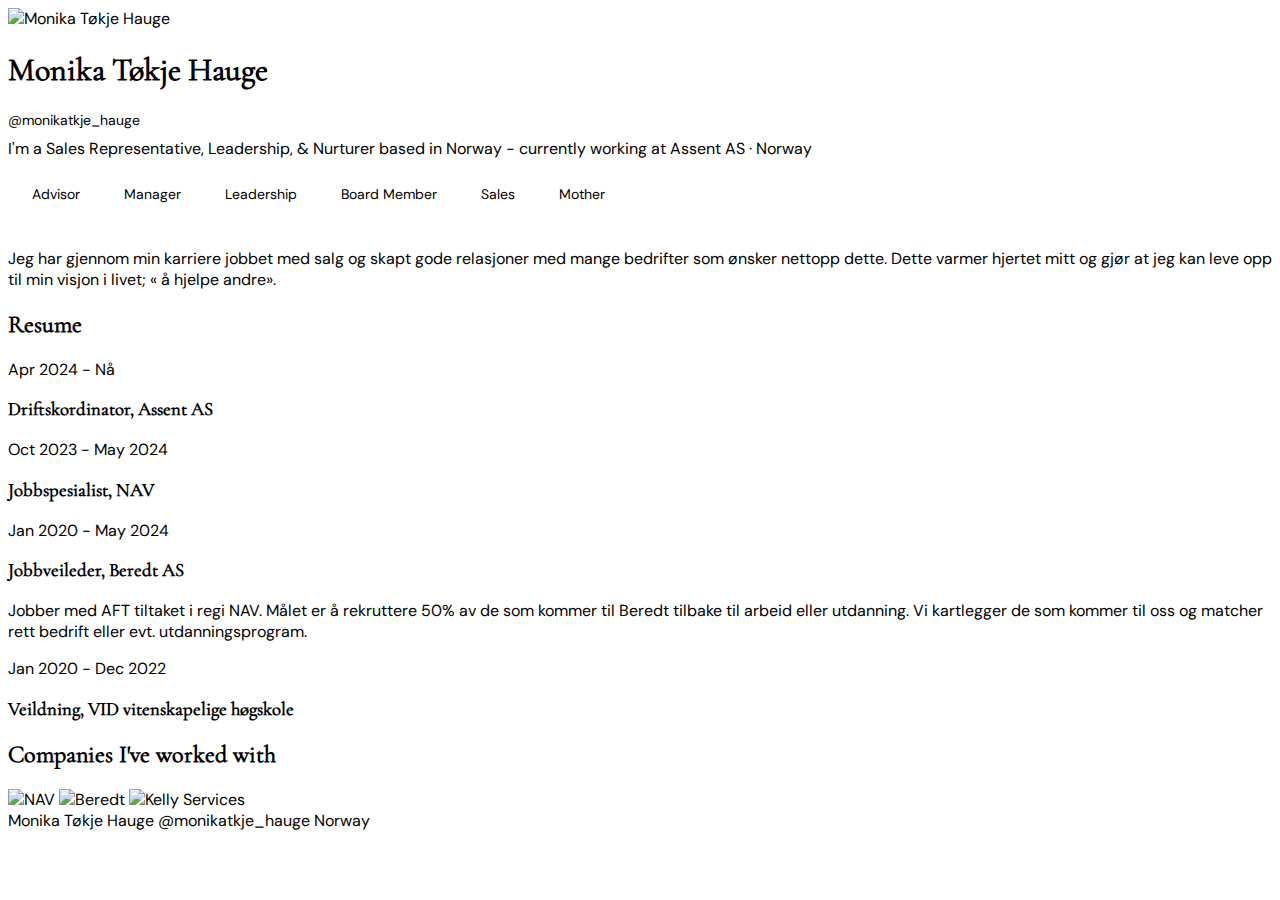
==== commit 4e295295: "add: overwrite previous design" ====
--- a/index.html
+++ b/index.html
@@ -5,8 +5,11 @@
     <meta name="viewport" content="width=device-width, initial-scale=1.0">
     <title>Portfolio website Monika</title>
     
-    <!-- Tailwind CSS -->
+    <!-- Styles -->
     <link rel="stylesheet" href="/css/tailwind.css">
+    <link rel="stylesheet" href="/css/typography.css">
+    <link rel="stylesheet" href="/css/variables.css">
+    <link rel="stylesheet" href="/css/components.css">
     
     <!-- Font imports -->
     <style>
@@ -33,125 +36,111 @@
         }
     </style>
     
-    <!-- Lucide Icons -->
-    <script src="https://cdnjs.cloudflare.com/ajax/libs/lucide/0.263.1/lucide.min.js"></script>
+    <!-- Phosphor Icons -->
+    <script src="https://cdnjs.cloudflare.com/ajax/libs/phosphor-icons/1.4.2/phosphor-icons.min.js"></script>
 </head>
-<body class="bg-gray-50">
-    <div class="max-w-3xl mx-auto px-4 py-8">
-        <!-- Profile Section -->
-        <div class="flex flex-col items-center space-y-6">
+<body class="tw-bg-template-background">
+    <div class="tw-max-w-[800px] tw-mx-auto tw-px-8">
+        <!-- Header section -->
+        <div class="tw-flex tw-flex-col tw-items-center tw-pt-8 tw-gap-6">
             <!-- Avatar -->
-            <div class="relative w-32 h-32">
+            <div class="tw-w-24 tw-h-24 tw-relative">
                 <img 
                     id="profileImage"
-                    class="w-full h-full rounded-full object-cover border-2 border-gray-200"
-                    src="/api/placeholder/128/128"
+                    class="tw-w-full tw-h-full tw-rounded-full tw-object-cover tw-border-2 tw-border-template-stroke"
+                    src="/api/placeholder/96/96"
                     alt="Monika Tøkje Hauge"
-                    onerror="this.onerror=null; this.innerHTML='<i data-lucide=\'user\'></i>'"
+                    onerror="this.onerror=null; this.innerHTML='<i class=\'ph-user-circle\'></i>'"
                 />
             </div>
             
-            <!-- Profile Info -->
-            <div class="text-center space-y-4">
-                <h1 class="text-3xl font-bold">Monika Tøkje Hauge</h1>
-                <div class="text-gray-600">@monikatkje_hauge</div>
-                <p class="text-gray-700 max-w-2xl">
-                    I'm a Sales Representative, Leadership, & Nurturer based in Norway - currently working at Assent AS · Norway
-                </p>
+            <!-- Profile info -->
+            <div class="tw-text-center tw-space-y-4">
+                <h1 class="tw-text-2xl tw-font-bold">Monika Tøkje Hauge</h1>
+                <div class="username tw-text-template-text">@monikatkje_hauge</div>
+                <p class="role-text tw-text-template-text">I'm a Sales Representative, Leadership, & Nurturer based in Norway - currently working at Assent AS · Norway</p>
                 
                 <!-- Badges -->
-                <div class="flex flex-wrap justify-center gap-2 mt-4">
-                    <span class="inline-flex items-center px-3 py-1 rounded-full text-sm bg-blue-100 text-blue-800">
-                        <i data-lucide="briefcase" class="w-4 h-4 mr-1"></i>
+                <div class="tw-flex tw-flex-wrap tw-justify-center tw-gap-2 tw-mt-4">
+                    <span class="badge tw-inline-flex tw-items-center tw-px-3 tw-py-1 tw-bg-template-stroke tw-bg-opacity-10">
+                        <i class="ph-user-circle tw-mr-1"></i>
                         Advisor
                     </span>
-                    <span class="inline-flex items-center px-3 py-1 rounded-full text-sm bg-green-100 text-green-800">
-                        <i data-lucide="users" class="w-4 h-4 mr-1"></i>
+                    <span class="badge tw-inline-flex tw-items-center tw-px-3 tw-py-1 tw-bg-template-stroke tw-bg-opacity-10">
+                        <i class="ph-users tw-mr-1"></i>
                         Manager
                     </span>
-                    <span class="inline-flex items-center px-3 py-1 rounded-full text-sm bg-purple-100 text-purple-800">
-                        <i data-lucide="star" class="w-4 h-4 mr-1"></i>
+                    <span class="badge tw-inline-flex tw-items-center tw-px-3 tw-py-1 tw-bg-template-stroke tw-bg-opacity-10">
+                        <i class="ph-star tw-mr-1"></i>
                         Leadership
                     </span>
-                    <span class="inline-flex items-center px-3 py-1 rounded-full text-sm bg-yellow-100 text-yellow-800">
-                        <i data-lucide="presentation" class="w-4 h-4 mr-1"></i>
+                    <span class="badge tw-inline-flex tw-items-center tw-px-3 tw-py-1 tw-bg-template-stroke tw-bg-opacity-10">
+                        <i class="ph-presentation-chart tw-mr-1"></i>
                         Board Member
                     </span>
-                    <span class="inline-flex items-center px-3 py-1 rounded-full text-sm bg-red-100 text-red-800">
-                        <i data-lucide="trending-up" class="w-4 h-4 mr-1"></i>
+                    <span class="badge tw-inline-flex tw-items-center tw-px-3 tw-py-1 tw-bg-template-stroke tw-bg-opacity-10">
+                        <i class="ph-trend-up tw-mr-1"></i>
                         Sales
                     </span>
-                    <span class="inline-flex items-center px-3 py-1 rounded-full text-sm bg-pink-100 text-pink-800">
-                        <i data-lucide="heart" class="w-4 h-4 mr-1"></i>
+                    <span class="badge tw-inline-flex tw-items-center tw-px-3 tw-py-1 tw-bg-template-stroke tw-bg-opacity-10">
+                        <i class="ph-heart tw-mr-1"></i>
                         Mother
                     </span>
                 </div>
                 
-                <!-- Contact Button -->
-                <a href="/contact" class="inline-block px-6 py-2 bg-blue-600 text-white rounded-lg hover:bg-blue-700 transition-colors">
-                    Contact Me
-                </a>
+                <!-- Contact button -->
+                <a href="/contact" class="contact-button tw-inline-block tw-px-6 tw-py-2 tw-bg-template-primary tw-text-white tw-rounded hover:tw-bg-opacity-90 tw-transition-colors">Contact Me</a>
             </div>
         </div>
 
-        <!-- Description -->
-        <div class="mt-12 text-center">
-            <p class="text-gray-700">
-                Jeg har gjennom min karriere jobbet med salg og skapt gode relasjoner med mange bedrifter som ønsker nettopp dette. Dette varmer hjertet mitt og gjør at jeg kan leve opp til min visjon i livet; « å hjelpe andre».
-            </p>
+        <div class="identity-profile-details-section tw-mt-8 tw-text-center">
+            <p class="tw-text-template-text">Jeg har gjennom min karriere jobbet med salg og skapt gode relasjoner med mange bedrifter som ønsker nettopp dette. Dette varmer hjertet mitt og gjør at jeg kan leve opp til min visjon i livet; « å hjelpe andre».</p>
         </div>
 
-        <!-- Resume Section -->
-        <div class="mt-12">
-            <h2 class="text-2xl font-bold text-center mb-6">Resume</h2>
-            
-            <div class="space-y-4">
-                <article class="p-4 border-t border-gray-200">
-                    <p class="text-gray-600">Apr 2024 - Nå</p>
-                    <h3 class="font-bold">Driftskordinator, Assent AS</h3>
-                </article>
-                
-                <article class="p-4 border-t border-gray-200">
-                    <p class="text-gray-600">Oct 2023 - May 2024</p>
-                    <h3 class="font-bold">Jobbspesialist, NAV</h3>
-                </article>
-                
-                <article class="p-4 border-t border-gray-200">
-                    <p class="text-gray-600">Jan 2020 - May 2024</p>
-                    <h3 class="font-bold">Jobbveileder, Beredt AS</h3>
-                    <p class="mt-2">Jobber med AFT tiltaket i regi NAV. Målet er å rekruttere 50% av de som kommer til Beredt tilbake til arbeid eller utdanning. Vi kartlegger de som kommer til oss og matcher rett bedrift eller evt. utdanningsprogram.</p>
-                </article>
-                
-                <article class="p-4 border-t border-gray-200">
-                    <p class="text-gray-600">Jan 2020 - Dec 2022</p>
-                    <h3 class="font-bold">Veildning, VID vitenskapelige høgskole</h3>
-                </article>
+        <div class="identity-profile-positions-section tw-mt-12">
+            <h2 class="identity-generic-section-title tw-text-template-text tw-text-2xl tw-font-bold tw-mb-6">Resume</h2>
+
+            <article class="tw-py-4 tw-border-t tw-border-template-stroke">
+                <p class="tw-text-template-text">Apr 2024 - Nå</p>
+                <h3 class="h4 tw-text-template-text tw-font-bold">Driftskordinator, Assent AS</h3>
+            </article>
+            <article class="tw-py-4 tw-border-t tw-border-template-stroke">
+                <p class="tw-text-template-text">Oct 2023 - May 2024</p>
+                <h3 class="h4 tw-text-template-text tw-font-bold">Jobbspesialist, NAV</h3>
+            </article>
+            <article class="tw-py-4 tw-border-t tw-border-template-stroke">
+                <p class="tw-text-template-text">Jan 2020 - May 2024</p>
+                <h3 class="h4 tw-text-template-text tw-font-bold">Jobbveileder, Beredt AS</h3>
+                <p class="tw-text-template-text">Jobber med AFT tiltaket i regi NAV. Målet er å rekruttere 50% av de som kommer til Beredt tilbake til arbeid eller utdanning. Vi kartlegger de som kommer til oss og matcher rett bedrift eller evt. utdanningsprogram.</p>
+            </article>
+            <article class="tw-py-4 tw-border-t tw-border-template-stroke">
+                <p class="tw-text-template-text">Jan 2020 - Dec 2022</p>
+                <h3 class="h4 tw-text-template-text tw-font-bold">Veildning, VID vitenskapelige høgskole</h3>
+            </article>
+        </div>
+
+        <!-- Company Logos -->
+        <div class="tw-mt-12">
+            <h2 class="identity-generic-section-title tw-text-template-text tw-text-2xl tw-font-bold tw-mb-6">Companies I've worked with</h2>
+            <div class="tw-grid tw-grid-cols-3 tw-gap-8 tw-items-center tw-justify-items-center">
+                <img src="/images/nav-logo.jpg" alt="NAV" class="tw-w-16 tw-h-16 tw-object-contain">
+                <img src="/images/beredt-logo.png" alt="Beredt" class="tw-w-16 tw-h-16 tw-object-contain">
+                <img src="/images/assent-logo.png" alt="Kelly Services" class="tw-w-16 tw-h-16 tw-object-contain">
             </div>
         </div>
 
-        <!-- Company Logos -->
-        <div class="mt-12">
-            <h2 class="text-2xl font-bold text-center mb-6">Companies I've worked with</h2>
-            <div class="grid grid-cols-3 gap-8 items-center justify-items-center">
-                <img src="/images/nav-logo.jpg" alt="NAV" class="w-24 h-24 object-contain">
-                <img src="/images/beredt-logo.png" alt="Beredt" class="w-24 h-24 object-contain">
-                <img src="/images/assent-logo.png" alt="Kelly Services" class="w-24 h-24 object-contain">
-            </div>
-        </div>
-
-        <!-- Footer -->
-        <footer class="mt-12 pt-4 border-t border-gray-200">
-            <div class="flex flex-col sm:flex-row justify-between items-center gap-4">
-                <div class="text-gray-600 text-sm space-x-4">
-                    <span>Monika Tøkje Hauge</span>
-                    <span>@monikatkje_hauge</span>
+        <footer class="identity-footer tw-border-t tw-border-template-stroke tw-py-4 tw-mt-8">
+            <div class="tw-flex tw-justify-between tw-items-center">
+                <div class="identity-footer-section caption-2 tw-text-template-text">
+                    <span class="tw-mr-4">Monika Tøkje Hauge</span>
+                    <span class="tw-mr-4">@monikatkje_hauge</span>
                     <span>Norway</span>
                 </div>
-                <div>
+                <div class="social-links">
                     <a href="https://www.linkedin.com/in/monika-tøkje-hauge-64a073142" 
                        target="_blank" 
-                       class="text-blue-600 hover:text-blue-800">
-                        <i data-lucide="linkedin" class="w-6 h-6"></i>
+                       class="icon-button hover:tw-bg-template-stroke-opacity-30">
+                        <i class="ph-linkedin-logo tw-w-6 tw-h-6 tw-text-template-secondary"></i>
                     </a>
                 </div>
             </div>
@@ -159,8 +148,8 @@
     </div>
 
     <script>
-        // Initialize Lucide icons
-        lucide.createIcons();
+        // Initialize Phosphor icons
+        // The script loaded above will automatically initialize the icons
     </script>
 </body>
 </html>--- a/css/typography.css
+++ b/css/typography.css
@@ -0,0 +1 @@
+@font-face{font-family:"DM Sans";font-style:normal;font-weight:700;font-display:swap;src:url(/fonts/DM-Sans.ttf) format("truetype")}@font-face{font-family:"DM Sans";font-style:normal;font-weight:400;font-display:swap;src:url(/assets/DM-Sans-variable-4b4dfa8f036efb160d44f1c96a95b06f116e39c0af38473626cd2dcbcea6135e.ttf) format("truetype")}@font-face{font-family:"Cormorant Garamond";font-style:normal;font-weight:400;font-display:swap;src:url(/assets/CormorantGaramond-Regular.ttf) format("truetype")}--- a/css/components.css
+++ b/css/components.css
@@ -0,0 +1,56 @@
+.badge {
+    display: inline-flex;
+    align-items: center;
+    padding: 0.5rem 1rem;
+    border-radius: 9999px;
+    border: 1px solid var(--template-stroke);
+    font-size: 14px;
+    color: var(--template-text);
+    background: white;
+    gap: 0.5rem;
+}
+.badge svg {
+    width: 16px;
+    height: 16px;
+}
+.avatar-container {
+    width: 120px;
+    height: 120px;
+    border-radius: 50%;
+    background: #F8F5FF;
+    display: flex;
+    align-items: center;
+    justify-content: center;
+}
+.avatar-icon {
+    width: 60px;
+    height: 60px;
+    color: #7C3AED;
+}
+.contact-button {
+    background-color: var(--template-lead);
+    color: white;
+    padding: 0.75rem 1.5rem;
+    border-radius: 9999px;
+    font-weight: 500;
+    transition: background-color 0.2s;
+}
+.contact-button:hover {
+    background-color: var(--template-lead-dark);
+}
+.username {
+    color: var(--template-text-opacity-50);
+    font-size: 14px;
+}
+.role-text {
+    font-size: 16px;
+    line-height: 1.5;
+    margin-top: 0.5rem;
+}
+/* Badge icons */
+.icon-advisor { color: #0D9488; }
+.icon-manager { color: #2563EB; }
+.icon-leadership { color: #059669; }
+.icon-board { color: #7C3AED; }
+.icon-sales { color: #0D9488; }
+.icon-mother { color: #EC4899; }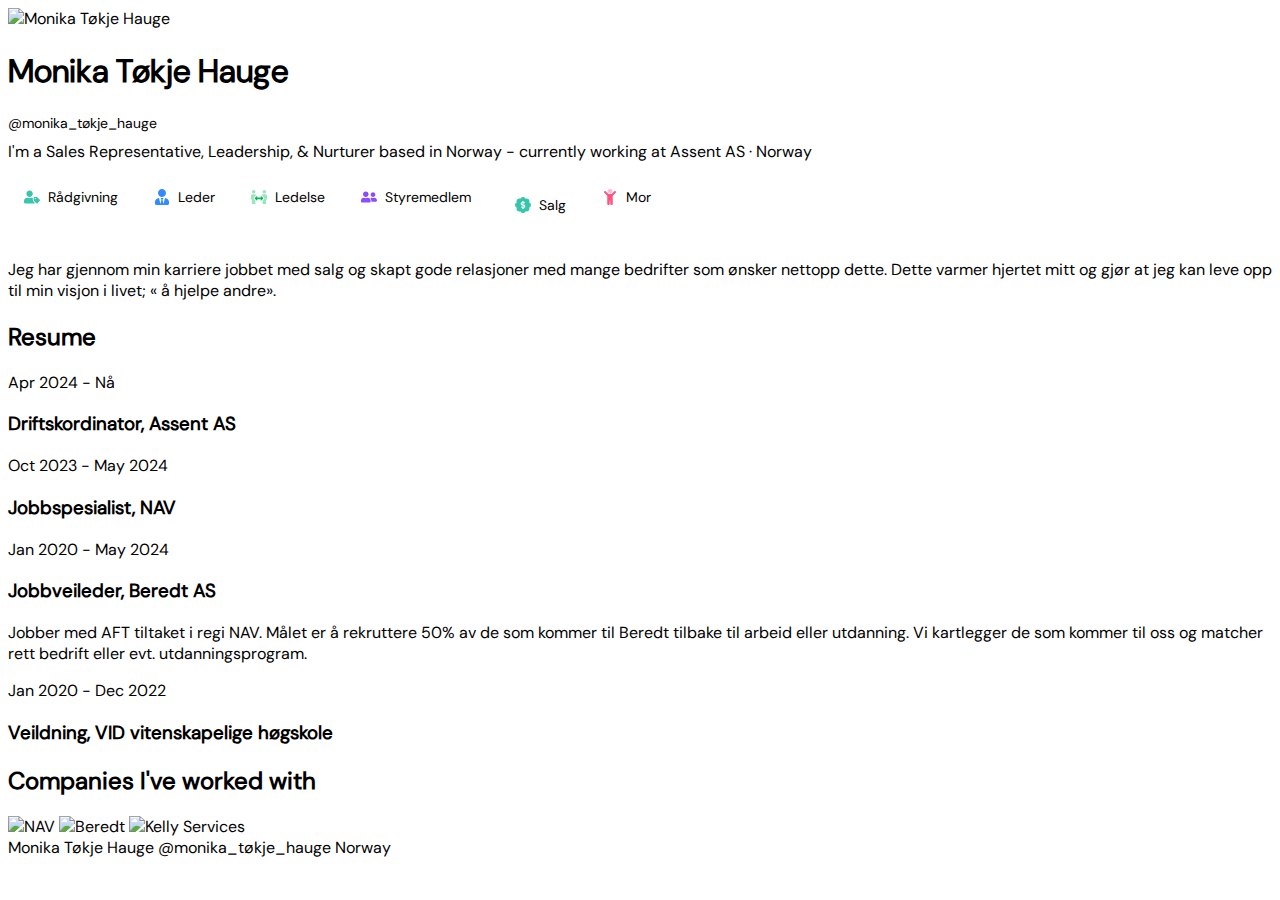
==== commit 686ff3a3: "add: color to icons, updated font" ====
--- a/index.html
+++ b/index.html
@@ -7,7 +7,6 @@
     
     <!-- Styles -->
     <link rel="stylesheet" href="/css/tailwind.css">
-    <link rel="stylesheet" href="/css/typography.css">
     <link rel="stylesheet" href="/css/variables.css">
     <link rel="stylesheet" href="/css/components.css">
     
@@ -32,59 +31,61 @@
         }
         
         h1, h2, h3, h4, h5, h6 {
-            font-family: 'Cormorant Garamond', serif;
+            font-family: 'DM Sans', serif;
         }
     </style>
     
     <!-- Phosphor Icons -->
-    <script src="https://cdnjs.cloudflare.com/ajax/libs/phosphor-icons/1.4.2/phosphor-icons.min.js"></script>
+    <script src="https://unpkg.com/@phosphor-icons/web"></script>
+
 </head>
 <body class="tw-bg-template-background">
     <div class="tw-max-w-[800px] tw-mx-auto tw-px-8">
         <!-- Header section -->
         <div class="tw-flex tw-flex-col tw-items-center tw-pt-8 tw-gap-6">
             <!-- Avatar -->
-            <div class="tw-w-24 tw-h-24 tw-relative">
+            <div class="tw-w-12 tw-h-12 tw-relative">
                 <img 
                     id="profileImage"
                     class="tw-w-full tw-h-full tw-rounded-full tw-object-cover tw-border-2 tw-border-template-stroke"
-                    src="/api/placeholder/96/96"
+                    src="/images/profile-image.jpg"
                     alt="Monika Tøkje Hauge"
-                    onerror="this.onerror=null; this.innerHTML='<i class=\'ph-user-circle\'></i>'"
+                    onerror="this.onerror=null; this.innerHTML='<i class=\'ph ph-user-circle\'></i>'"
                 />
             </div>
             
             <!-- Profile info -->
             <div class="tw-text-center tw-space-y-4">
                 <h1 class="tw-text-2xl tw-font-bold">Monika Tøkje Hauge</h1>
-                <div class="username tw-text-template-text">@monikatkje_hauge</div>
+                <div class="username tw-text-template-text">@monika_tøkje_hauge</div>
                 <p class="role-text tw-text-template-text">I'm a Sales Representative, Leadership, & Nurturer based in Norway - currently working at Assent AS · Norway</p>
                 
                 <!-- Badges -->
                 <div class="tw-flex tw-flex-wrap tw-justify-center tw-gap-2 tw-mt-4">
                     <span class="badge tw-inline-flex tw-items-center tw-px-3 tw-py-1 tw-bg-template-stroke tw-bg-opacity-10">
-                        <i class="ph-user-circle tw-mr-1"></i>
-                        Advisor
+                        <svg xmlns="http://www.w3.org/2000/svg" viewBox="0 0 640 512" fill="#37c5ab" class="mr-2 badge-pill-icon pw-icon--wide text-turquoise pw-icon pw-icon-user-tag"><!-- Font Awesome Pro 5.15.4 by @fontawesome - https://fontawesome.com License - https://fontawesome.com/license (Commercial License) --><path d="M630.6 364.9l-90.3-90.2c-12-12-28.3-18.7-45.3-18.7h-79.3c-17.7 0-32 14.3-32 32v79.2c0 17 6.7 33.2 18.7 45.2l90.3 90.2c12.5 12.5 32.8 12.5 45.3 0l92.5-92.5c12.6-12.5 12.6-32.7.1-45.2zm-182.8-21c-13.3 0-24-10.7-24-24s10.7-24 24-24 24 10.7 24 24c0 13.2-10.7 24-24 24zm-223.8-88c70.7 0 128-57.3 128-128C352 57.3 294.7 0 224 0S96 57.3 96 128c0 70.6 57.3 127.9 128 127.9zm127.8 111.2V294c-12.2-3.6-24.9-6.2-38.2-6.2h-16.7c-22.2 10.2-46.9 16-72.9 16s-50.6-5.8-72.9-16h-16.7C60.2 287.9 0 348.1 0 422.3v41.6c0 26.5 21.5 48 48 48h352c15.5 0 29.1-7.5 37.9-18.9l-58-58c-18.1-18.1-28.1-42.2-28.1-67.9z"></path></svg>
+                        <span class="ellipsable tw-text-template-text">Rådgivning</span>
                     </span>
                     <span class="badge tw-inline-flex tw-items-center tw-px-3 tw-py-1 tw-bg-template-stroke tw-bg-opacity-10">
-                        <i class="ph-users tw-mr-1"></i>
-                        Manager
+                        <svg xmlns="http://www.w3.org/2000/svg" viewBox="0 0 448 512" fill="#328aff" class="mr-2 badge-pill-icon pw-icon--wide text-blue pw-icon pw-icon-user-tie"><!-- Font Awesome Pro 5.15.4 by @fontawesome - https://fontawesome.com License - https://fontawesome.com/license (Commercial License) --><path d="M224 256c70.7 0 128-57.3 128-128S294.7 0 224 0 96 57.3 96 128s57.3 128 128 128zm95.8 32.6L272 480l-32-136 32-56h-96l32 56-32 136-47.8-191.4C56.9 292 0 350.3 0 422.4V464c0 26.5 21.5 48 48 48h352c26.5 0 48-21.5 48-48v-41.6c0-72.1-56.9-130.4-128.2-133.8z"></path></svg>
+                        <span class="ellipsable tw-text-template-text">Leder</span>
                     </span>
                     <span class="badge tw-inline-flex tw-items-center tw-px-3 tw-py-1 tw-bg-template-stroke tw-bg-opacity-10">
-                        <i class="ph-star tw-mr-1"></i>
-                        Leadership
+                        <svg xmlns="http://www.w3.org/2000/svg" viewBox="0 0 576 512" fill="#07ba60" class="mr-2 badge-pill-icon pw-icon--wide text-green pw-icon pw-icon-people-arrows"><!-- Font Awesome Pro 5.15.4 by @fontawesome - https://fontawesome.com License - https://fontawesome.com/license (Commercial License) --><defs><style>.fa-secondary{opacity:.4}</style></defs><path d="M96,128A64,64,0,1,0,32,64,64,64,0,0,0,96,128Zm32,32H64A64,64,0,0,0,0,224v96a32,32,0,0,0,32,32V480a32,32,0,0,0,32,32h64a32,32,0,0,0,32-32V383.61l-50.36-47.53a44.37,44.37,0,0,1,0-64L181.77,204c1.65-1.55,3.77-2.31,5.61-3.57A63.91,63.91,0,0,0,128,160Zm352-32a64,64,0,1,0-64-64A64,64,0,0,0,480,128Zm32,32H448a63.91,63.91,0,0,0-59.38,40.42c1.84,1.27,4,2,5.62,3.59l72.12,68.06a44.37,44.37,0,0,1,0,64L416,383.62V480a32,32,0,0,0,32,32h64a32,32,0,0,0,32-32V352a32,32,0,0,0,32-32V224A64,64,0,0,0,512,160Z" class="fa-secondary"></path><path d="M444.4,310.44l-72.12,68.07A12,12,0,0,1,352,369.77V333.63H224v36.14a12,12,0,0,1-20.28,8.74L131.6,310.44a12.4,12.4,0,0,1,0-17.47l72.12-68.07A12,12,0,0,1,224,233.64v36H352v-36a12,12,0,0,1,20.28-8.74L444.4,293A12.4,12.4,0,0,1,444.4,310.44Z" class="fa-primary"></path></svg>
+                        <span class="ellipsable tw-text-template-text">Ledelse</span>
                     </span>
                     <span class="badge tw-inline-flex tw-items-center tw-px-3 tw-py-1 tw-bg-template-stroke tw-bg-opacity-10">
-                        <i class="ph-presentation-chart tw-mr-1"></i>
-                        Board Member
+                        <svg xmlns="http://www.w3.org/2000/svg" viewBox="0 0 640 512" fill="#894cff" class="mr-2 badge-pill-icon pw-icon--wide text-purple pw-icon pw-icon-user-friends"><!-- Font Awesome Pro 5.15.4 by @fontawesome - https://fontawesome.com License - https://fontawesome.com/license (Commercial License) --><path d="M192 256c61.9 0 112-50.1 112-112S253.9 32 192 32 80 82.1 80 144s50.1 112 112 112zm76.8 32h-8.3c-20.8 10-43.9 16-68.5 16s-47.6-6-68.5-16h-8.3C51.6 288 0 339.6 0 403.2V432c0 26.5 21.5 48 48 48h288c26.5 0 48-21.5 48-48v-28.8c0-63.6-51.6-115.2-115.2-115.2zM480 256c53 0 96-43 96-96s-43-96-96-96-96 43-96 96 43 96 96 96zm48 32h-3.8c-13.9 4.8-28.6 8-44.2 8s-30.3-3.2-44.2-8H432c-20.4 0-39.2 5.9-55.7 15.4 24.4 26.3 39.7 61.2 39.7 99.8v38.4c0 2.2-.5 4.3-.6 6.4H592c26.5 0 48-21.5 48-48 0-61.9-50.1-112-112-112z"></path></svg>                        
+                        <span class="ellipsable tw-text-template-text">Styremedlem</span>
                     </span>
                     <span class="badge tw-inline-flex tw-items-center tw-px-3 tw-py-1 tw-bg-template-stroke tw-bg-opacity-10">
                         <i class="ph-trend-up tw-mr-1"></i>
-                        Sales
+                        <svg xmlns="http://www.w3.org/2000/svg" viewBox="0 0 512 512" fill="#37c5ab" class="mr-2 badge-pill-icon pw-icon--wide text-turquoise pw-icon pw-icon-badge-dollar"><!-- Font Awesome Pro 5.15.4 by @fontawesome - https://fontawesome.com License - https://fontawesome.com/license (Commercial License) --><path d="M512 256c0-37.7-23.7-69.9-57.1-82.4 14.7-32.4 8.8-71.9-17.9-98.6-26.7-26.7-66.2-32.6-98.6-17.9C325.9 23.7 293.7 0 256 0s-69.9 23.7-82.4 57.1c-32.4-14.7-72-8.8-98.6 17.9-26.7 26.7-32.6 66.2-17.9 98.6C23.7 186.1 0 218.3 0 256s23.7 69.9 57.1 82.4c-14.7 32.4-8.8 72 17.9 98.6 26.6 26.6 66.1 32.7 98.6 17.9 12.5 33.3 44.7 57.1 82.4 57.1s69.9-23.7 82.4-57.1c32.6 14.8 72 8.7 98.6-17.9 26.7-26.7 32.6-66.2 17.9-98.6 33.4-12.5 57.1-44.7 57.1-82.4zm-232 94.44V368c0 8.84-7.16 16-16 16h-16c-8.84 0-16-7.16-16-16v-17.73c-11.42-1.35-22.28-5.19-31.78-11.46-6.22-4.11-6.82-13.11-1.55-18.38l17.52-17.52c3.74-3.74 9.31-4.24 14.11-2.03 3.18 1.46 6.66 2.22 10.26 2.22h32.78c4.66 0 8.44-3.78 8.44-8.42 0-3.75-2.52-7.08-6.12-8.11l-50.07-14.3c-22.25-6.35-40.01-24.71-42.91-47.67-4.05-32.07 19.03-59.43 49.32-63.05V144c0-8.84 7.16-16 16-16h16c8.84 0 16 7.16 16 16v17.73c11.42 1.35 22.28 5.19 31.78 11.46 6.22 4.11 6.82 13.11 1.55 18.38l-17.52 17.52c-3.74 3.74-9.31 4.24-14.11 2.03a24.516 24.516 0 0 0-10.26-2.22h-32.78c-4.66 0-8.44 3.78-8.44 8.42 0 3.75 2.52 7.08 6.12 8.11l50.07 14.3c22.25 6.36 40.01 24.71 42.91 47.67 4.05 32.06-19.03 59.42-49.32 63.04z"></path></svg>
+                        <span class="ellipsable tw-text-template-text">Salg</span>
                     </span>
                     <span class="badge tw-inline-flex tw-items-center tw-px-3 tw-py-1 tw-bg-template-stroke tw-bg-opacity-10">
-                        <i class="ph-heart tw-mr-1"></i>
-                        Mother
+                        <svg xmlns="http://www.w3.org/2000/svg" viewBox="0 0 384 512" fill="#ff5381" class="mr-2 badge-pill-icon pw-icon--wide text-magenta pw-icon pw-icon-child"><!-- Font Awesome Pro 5.15.4 by @fontawesome - https://fontawesome.com License - https://fontawesome.com/license (Commercial License) --><defs><style>.fa-secondary{opacity:.4}</style></defs><path d="M120 72a72 72 0 1 1 72 72 72 72 0 0 1-72-72z" class="fa-secondary"></path><path d="M9.37 118.63a32 32 0 0 1 45.26-45.26L141.25 160h101.5l86.62-86.63a32 32 0 0 1 45.26 45.26L280 213.25V480a32 32 0 0 1-32 32h-16a32 32 0 0 1-32-32V368h-16v112a32 32 0 0 1-32 32h-16a32 32 0 0 1-32-32V213.25z" class="fa-primary"></path></svg>                        
+                        <span class="ellipsable tw-text-template-text">Mor</span>
                     </span>
                 </div>
                 
@@ -133,7 +134,7 @@
             <div class="tw-flex tw-justify-between tw-items-center">
                 <div class="identity-footer-section caption-2 tw-text-template-text">
                     <span class="tw-mr-4">Monika Tøkje Hauge</span>
-                    <span class="tw-mr-4">@monikatkje_hauge</span>
+                    <span class="tw-mr-4">@monika_tøkje_hauge</span>
                     <span>Norway</span>
                 </div>
                 <div class="social-links">
@@ -146,10 +147,5 @@
             </div>
         </footer>
     </div>
-
-    <script>
-        // Initialize Phosphor icons
-        // The script loaded above will automatically initialize the icons
-    </script>
 </body>
 </html>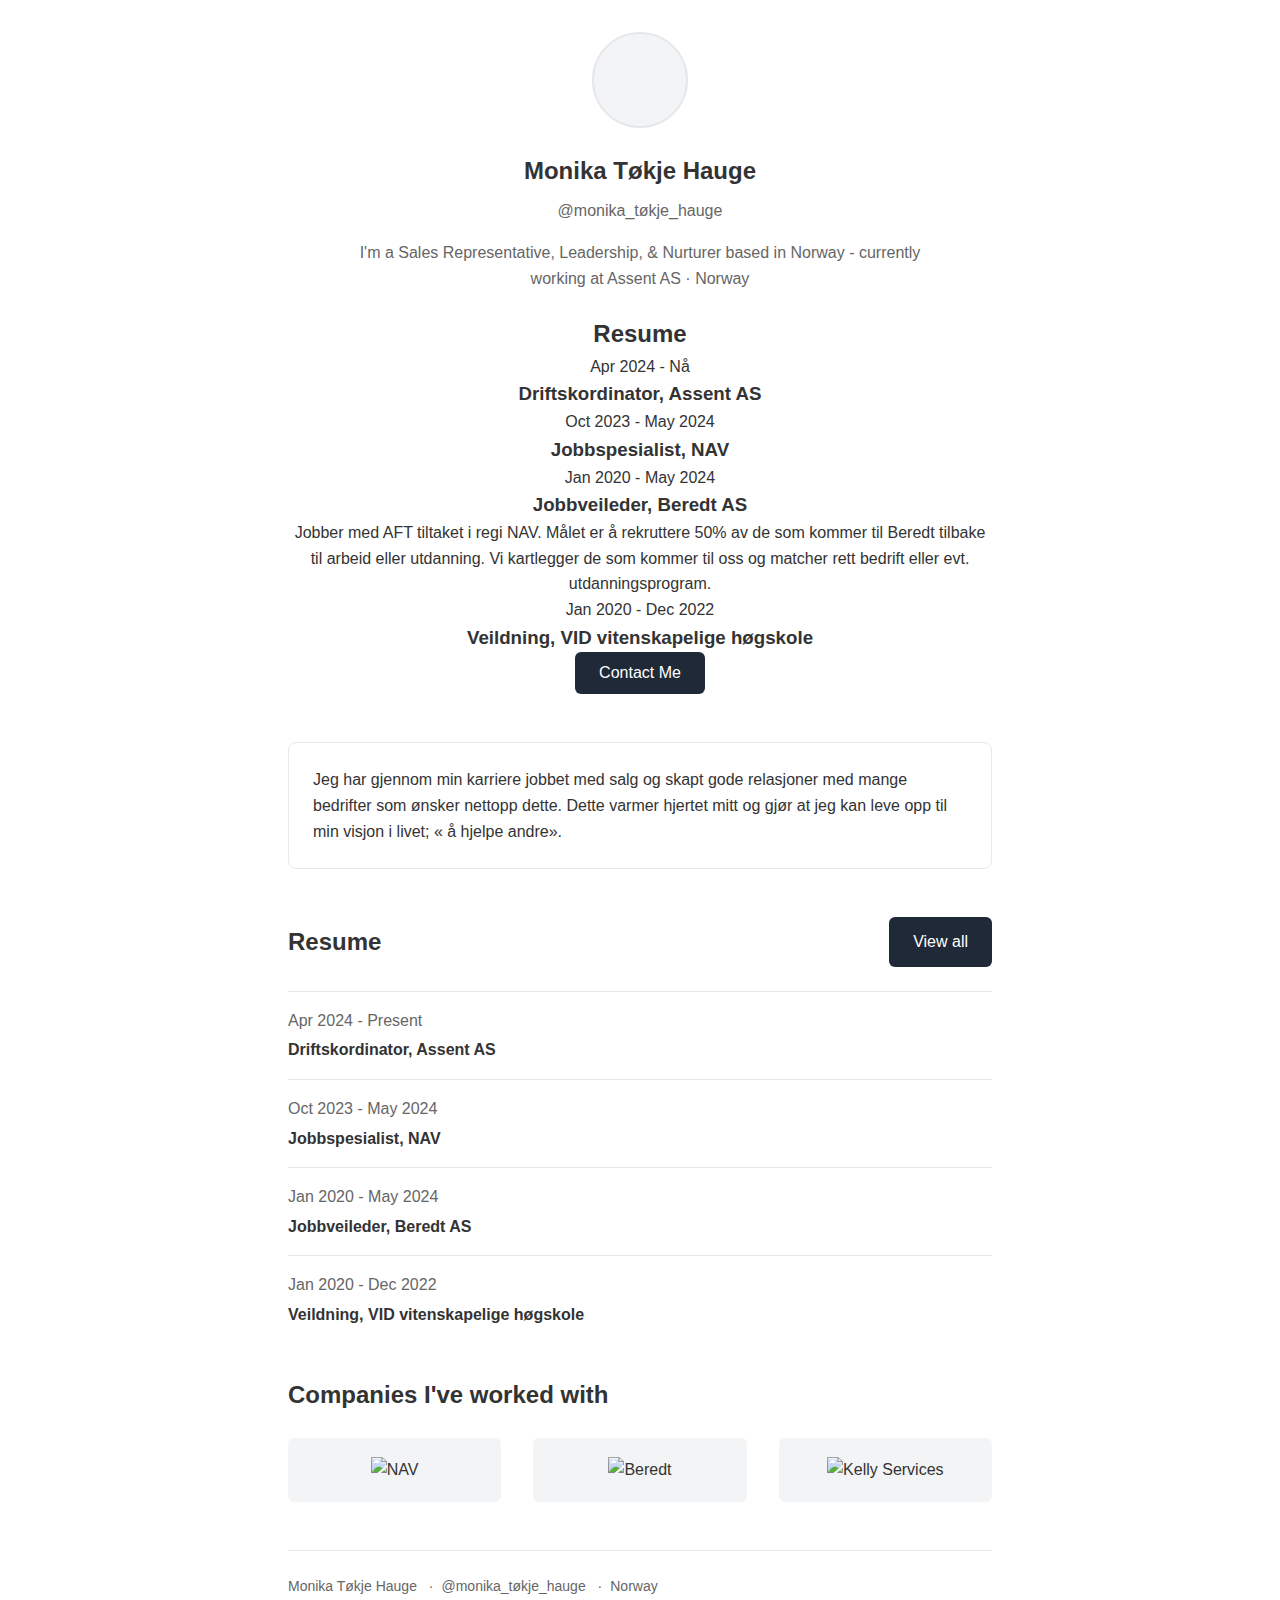
==== commit b0e375fb: "add: new structure" ====
--- a/index.html
+++ b/index.html
@@ -3,148 +3,322 @@
 <head>
     <meta charset="UTF-8">
     <meta name="viewport" content="width=device-width, initial-scale=1.0">
-    <title>Portfolio website Monika</title>
-    
-    <!-- Styles -->
-    <link rel="stylesheet" href="/css/tailwind.css">
-    <link rel="stylesheet" href="/css/variables.css">
-    <link rel="stylesheet" href="/css/components.css">
-    
-    <!-- Font imports -->
+    <title>MTH - Portfolio</title>
     <style>
-        @font-face {
-            font-family: 'DM Sans';
-            src: url('/fonts/DM-Sans.ttf') format('truetype');
-            font-weight: normal;
-            font-style: normal;
-        }
-        
-        @font-face {
-            font-family: 'Cormorant Garamond';
-            src: url('/fonts/CormorantGaramond-Regular.ttf') format('truetype');
-            font-weight: normal;
-            font-style: normal;
-        }
-        
+        /* Reset and base styles */
+        * {
+            margin: 0;
+            padding: 0;
+            box-sizing: border-box;
+        }
+
         body {
             font-family: 'DM Sans', sans-serif;
-        }
-        
-        h1, h2, h3, h4, h5, h6 {
-            font-family: 'DM Sans', serif;
+            line-height: 1.6;
+            color: #333;
+            background-color: #fff;
+        }
+
+        /* Container */
+        .container {
+            max-width: 768px;
+            margin: 0 auto;
+            padding: 2rem;
+        }
+
+        /* Profile section */
+        .profile {
+            display: flex;
+            flex-direction: column;
+            align-items: center;
+            text-align: center;
+            margin-bottom: 3rem;
+        }
+
+        .profile-image {
+            width: 96px;
+            height: 96px;
+            border-radius: 50%;
+            background-color: #f3f4f6;
+            margin-bottom: 1.5rem;
+            display: flex;
+            align-items: center;
+            justify-content: center;
+            border: 2px solid #e5e7eb;
+        }
+
+        .profile-image img {
+            width: 100%;
+            height: 100%;
+            object-fit: cover;
+            border-radius: 50%;
+        }
+
+        .profile-name {
+            font-size: 1.5rem;
+            font-weight: bold;
+            margin-bottom: 0.5rem;
+        }
+
+        .profile-username {
+            color: #666;
+            margin-bottom: 1rem;
+        }
+
+        .profile-bio {
+            color: #666;
+            max-width: 600px;
+            margin-bottom: 1.5rem;
+        }
+
+        /* Badges */
+        .badges {
+            display: grid;
+            grid-template-columns: repeat(3, 1fr);
+            gap: 1rem;
+            margin-bottom: 1.5rem;
+            width: 100%;
+            max-width: 600px;
+        }
+
+        .badge {
+            background-color: #f3f4f6;
+            padding: 0.5rem 1rem;
+            border-radius: 9999px;
+            font-size: 0.875rem;
+            color: #666;
+            text-align: center;
+            display: flex;
+            align-items: center;
+            justify-content: center;
+            gap: 0.5rem;
+        }
+
+        .badge i {
+            font-size: 1rem;
+        }
+
+        /* Contact button */
+        .contact-button {
+            background-color: #1f2937;
+            color: white;
+            padding: 0.75rem 1.5rem;
+            border-radius: 0.375rem;
+            text-decoration: none;
+            transition: background-color 0.2s;
+            border: none;
+            cursor: pointer;
+            font-size: 1rem;
+        }
+
+        .contact-button:hover {
+            background-color: #374151;
+        }
+
+        /* Card */
+        .card {
+            background-color: #fff;
+            border: 1px solid #e5e7eb;
+            border-radius: 0.5rem;
+            padding: 1.5rem;
+            margin-bottom: 3rem;
+        }
+
+        /* Resume section */
+        .resume {
+            margin-bottom: 3rem;
+        }
+
+        .resume-header {
+            display: flex;
+            justify-content: space-between;
+            align-items: center;
+            margin-bottom: 1.5rem;
+        }
+
+        .resume-title {
+            font-size: 1.5rem;
+            font-weight: bold;
+        }
+
+        .resume-item {
+            border-top: 1px solid #e5e7eb;
+            padding-top: 1rem;
+            margin-bottom: 1rem;
+        }
+
+        .resume-date {
+            color: #666;
+            margin-bottom: 0.25rem;
+        }
+
+        .resume-position {
+            font-weight: bold;
+        }
+
+        /* Companies section */
+        .companies {
+            margin-bottom: 3rem;
+        }
+
+        .companies-title {
+            font-size: 1.5rem;
+            font-weight: bold;
+            margin-bottom: 1.5rem;
+        }
+
+        .companies-grid {
+            display: grid;
+            grid-template-columns: repeat(3, 1fr);
+            gap: 2rem;
+        }
+
+        .company-logo {
+            height: 64px;
+            background-color: #f3f4f6;
+            border-radius: 0.375rem;
+            display: flex;
+            align-items: center;
+            justify-content: center;
+        }
+
+        /* Footer */
+        .footer {
+            display: flex;
+            justify-content: space-between;
+            align-items: center;
+            padding-top: 1.5rem;
+            border-top: 1px solid #e5e7eb;
+        }
+
+        .footer-text {
+            color: #666;
+            font-size: 0.875rem;
+        }
+
+        .footer-text span + span::before {
+            content: "·";
+            margin: 0 0.5rem;
+        }
+
+        .social-link {
+            color: #666;
+            text-decoration: none;
+            transition: color 0.2s;
+        }
+
+        .social-link:hover {
+            color: #1f2937;
+        }
+
+        /* Responsive */
+        @media (max-width: 640px) {
+            .badges {
+                grid-template-columns: repeat(2, 1fr);
+            }
+
+            .companies-grid {
+                grid-template-columns: repeat(2, 1fr);
+            }
         }
     </style>
+    <script src="https://unpkg.com/@phosphor-icons/web"></script>
+</head>
+<body>
+    <div class="container">
+        <!-- Profile Section -->
+        <section class="profile">
+            <div class="profile-image">
+                <img src="/images/profile-image.jpg" alt="Monika Tøkje Hauge" onerror="this.onerror=null; this.parentElement.innerHTML='<i class=\'ph ph-user-circle\'></i>'">
+            </div>
+            <h1 class="profile-name">Monika Tøkje Hauge</h1>
+            <div class="profile-username">@monika_tøkje_hauge</div>
+            <p class="profile-bio">I'm a Sales Representative, Leadership, & Nurturer based in Norway - currently working at Assent AS · Norway</p>
+            
+            <div class="identity-profile-positions-section tw-mt-12">
+                <h2 class="identity-generic-section-title tw-text-template-text tw-text-2xl tw-font-bold tw-mb-6">Resume</h2>
     
-    <!-- Phosphor Icons -->
-    <script src="https://unpkg.com/@phosphor-icons/web"></script>
-
-</head>
-<body class="tw-bg-template-background">
-    <div class="tw-max-w-[800px] tw-mx-auto tw-px-8">
-        <!-- Header section -->
-        <div class="tw-flex tw-flex-col tw-items-center tw-pt-8 tw-gap-6">
-            <!-- Avatar -->
-            <div class="tw-w-12 tw-h-12 tw-relative">
-                <img 
-                    id="profileImage"
-                    class="tw-w-full tw-h-full tw-rounded-full tw-object-cover tw-border-2 tw-border-template-stroke"
-                    src="/images/profile-image.jpg"
-                    alt="Monika Tøkje Hauge"
-                    onerror="this.onerror=null; this.innerHTML='<i class=\'ph ph-user-circle\'></i>'"
-                />
-            </div>
-            
-            <!-- Profile info -->
-            <div class="tw-text-center tw-space-y-4">
-                <h1 class="tw-text-2xl tw-font-bold">Monika Tøkje Hauge</h1>
-                <div class="username tw-text-template-text">@monika_tøkje_hauge</div>
-                <p class="role-text tw-text-template-text">I'm a Sales Representative, Leadership, & Nurturer based in Norway - currently working at Assent AS · Norway</p>
-                
-                <!-- Badges -->
-                <div class="tw-flex tw-flex-wrap tw-justify-center tw-gap-2 tw-mt-4">
-                    <span class="badge tw-inline-flex tw-items-center tw-px-3 tw-py-1 tw-bg-template-stroke tw-bg-opacity-10">
-                        <svg xmlns="http://www.w3.org/2000/svg" viewBox="0 0 640 512" fill="#37c5ab" class="mr-2 badge-pill-icon pw-icon--wide text-turquoise pw-icon pw-icon-user-tag"><!-- Font Awesome Pro 5.15.4 by @fontawesome - https://fontawesome.com License - https://fontawesome.com/license (Commercial License) --><path d="M630.6 364.9l-90.3-90.2c-12-12-28.3-18.7-45.3-18.7h-79.3c-17.7 0-32 14.3-32 32v79.2c0 17 6.7 33.2 18.7 45.2l90.3 90.2c12.5 12.5 32.8 12.5 45.3 0l92.5-92.5c12.6-12.5 12.6-32.7.1-45.2zm-182.8-21c-13.3 0-24-10.7-24-24s10.7-24 24-24 24 10.7 24 24c0 13.2-10.7 24-24 24zm-223.8-88c70.7 0 128-57.3 128-128C352 57.3 294.7 0 224 0S96 57.3 96 128c0 70.6 57.3 127.9 128 127.9zm127.8 111.2V294c-12.2-3.6-24.9-6.2-38.2-6.2h-16.7c-22.2 10.2-46.9 16-72.9 16s-50.6-5.8-72.9-16h-16.7C60.2 287.9 0 348.1 0 422.3v41.6c0 26.5 21.5 48 48 48h352c15.5 0 29.1-7.5 37.9-18.9l-58-58c-18.1-18.1-28.1-42.2-28.1-67.9z"></path></svg>
-                        <span class="ellipsable tw-text-template-text">Rådgivning</span>
-                    </span>
-                    <span class="badge tw-inline-flex tw-items-center tw-px-3 tw-py-1 tw-bg-template-stroke tw-bg-opacity-10">
-                        <svg xmlns="http://www.w3.org/2000/svg" viewBox="0 0 448 512" fill="#328aff" class="mr-2 badge-pill-icon pw-icon--wide text-blue pw-icon pw-icon-user-tie"><!-- Font Awesome Pro 5.15.4 by @fontawesome - https://fontawesome.com License - https://fontawesome.com/license (Commercial License) --><path d="M224 256c70.7 0 128-57.3 128-128S294.7 0 224 0 96 57.3 96 128s57.3 128 128 128zm95.8 32.6L272 480l-32-136 32-56h-96l32 56-32 136-47.8-191.4C56.9 292 0 350.3 0 422.4V464c0 26.5 21.5 48 48 48h352c26.5 0 48-21.5 48-48v-41.6c0-72.1-56.9-130.4-128.2-133.8z"></path></svg>
-                        <span class="ellipsable tw-text-template-text">Leder</span>
-                    </span>
-                    <span class="badge tw-inline-flex tw-items-center tw-px-3 tw-py-1 tw-bg-template-stroke tw-bg-opacity-10">
-                        <svg xmlns="http://www.w3.org/2000/svg" viewBox="0 0 576 512" fill="#07ba60" class="mr-2 badge-pill-icon pw-icon--wide text-green pw-icon pw-icon-people-arrows"><!-- Font Awesome Pro 5.15.4 by @fontawesome - https://fontawesome.com License - https://fontawesome.com/license (Commercial License) --><defs><style>.fa-secondary{opacity:.4}</style></defs><path d="M96,128A64,64,0,1,0,32,64,64,64,0,0,0,96,128Zm32,32H64A64,64,0,0,0,0,224v96a32,32,0,0,0,32,32V480a32,32,0,0,0,32,32h64a32,32,0,0,0,32-32V383.61l-50.36-47.53a44.37,44.37,0,0,1,0-64L181.77,204c1.65-1.55,3.77-2.31,5.61-3.57A63.91,63.91,0,0,0,128,160Zm352-32a64,64,0,1,0-64-64A64,64,0,0,0,480,128Zm32,32H448a63.91,63.91,0,0,0-59.38,40.42c1.84,1.27,4,2,5.62,3.59l72.12,68.06a44.37,44.37,0,0,1,0,64L416,383.62V480a32,32,0,0,0,32,32h64a32,32,0,0,0,32-32V352a32,32,0,0,0,32-32V224A64,64,0,0,0,512,160Z" class="fa-secondary"></path><path d="M444.4,310.44l-72.12,68.07A12,12,0,0,1,352,369.77V333.63H224v36.14a12,12,0,0,1-20.28,8.74L131.6,310.44a12.4,12.4,0,0,1,0-17.47l72.12-68.07A12,12,0,0,1,224,233.64v36H352v-36a12,12,0,0,1,20.28-8.74L444.4,293A12.4,12.4,0,0,1,444.4,310.44Z" class="fa-primary"></path></svg>
-                        <span class="ellipsable tw-text-template-text">Ledelse</span>
-                    </span>
-                    <span class="badge tw-inline-flex tw-items-center tw-px-3 tw-py-1 tw-bg-template-stroke tw-bg-opacity-10">
-                        <svg xmlns="http://www.w3.org/2000/svg" viewBox="0 0 640 512" fill="#894cff" class="mr-2 badge-pill-icon pw-icon--wide text-purple pw-icon pw-icon-user-friends"><!-- Font Awesome Pro 5.15.4 by @fontawesome - https://fontawesome.com License - https://fontawesome.com/license (Commercial License) --><path d="M192 256c61.9 0 112-50.1 112-112S253.9 32 192 32 80 82.1 80 144s50.1 112 112 112zm76.8 32h-8.3c-20.8 10-43.9 16-68.5 16s-47.6-6-68.5-16h-8.3C51.6 288 0 339.6 0 403.2V432c0 26.5 21.5 48 48 48h288c26.5 0 48-21.5 48-48v-28.8c0-63.6-51.6-115.2-115.2-115.2zM480 256c53 0 96-43 96-96s-43-96-96-96-96 43-96 96 43 96 96 96zm48 32h-3.8c-13.9 4.8-28.6 8-44.2 8s-30.3-3.2-44.2-8H432c-20.4 0-39.2 5.9-55.7 15.4 24.4 26.3 39.7 61.2 39.7 99.8v38.4c0 2.2-.5 4.3-.6 6.4H592c26.5 0 48-21.5 48-48 0-61.9-50.1-112-112-112z"></path></svg>                        
-                        <span class="ellipsable tw-text-template-text">Styremedlem</span>
-                    </span>
-                    <span class="badge tw-inline-flex tw-items-center tw-px-3 tw-py-1 tw-bg-template-stroke tw-bg-opacity-10">
-                        <i class="ph-trend-up tw-mr-1"></i>
-                        <svg xmlns="http://www.w3.org/2000/svg" viewBox="0 0 512 512" fill="#37c5ab" class="mr-2 badge-pill-icon pw-icon--wide text-turquoise pw-icon pw-icon-badge-dollar"><!-- Font Awesome Pro 5.15.4 by @fontawesome - https://fontawesome.com License - https://fontawesome.com/license (Commercial License) --><path d="M512 256c0-37.7-23.7-69.9-57.1-82.4 14.7-32.4 8.8-71.9-17.9-98.6-26.7-26.7-66.2-32.6-98.6-17.9C325.9 23.7 293.7 0 256 0s-69.9 23.7-82.4 57.1c-32.4-14.7-72-8.8-98.6 17.9-26.7 26.7-32.6 66.2-17.9 98.6C23.7 186.1 0 218.3 0 256s23.7 69.9 57.1 82.4c-14.7 32.4-8.8 72 17.9 98.6 26.6 26.6 66.1 32.7 98.6 17.9 12.5 33.3 44.7 57.1 82.4 57.1s69.9-23.7 82.4-57.1c32.6 14.8 72 8.7 98.6-17.9 26.7-26.7 32.6-66.2 17.9-98.6 33.4-12.5 57.1-44.7 57.1-82.4zm-232 94.44V368c0 8.84-7.16 16-16 16h-16c-8.84 0-16-7.16-16-16v-17.73c-11.42-1.35-22.28-5.19-31.78-11.46-6.22-4.11-6.82-13.11-1.55-18.38l17.52-17.52c3.74-3.74 9.31-4.24 14.11-2.03 3.18 1.46 6.66 2.22 10.26 2.22h32.78c4.66 0 8.44-3.78 8.44-8.42 0-3.75-2.52-7.08-6.12-8.11l-50.07-14.3c-22.25-6.35-40.01-24.71-42.91-47.67-4.05-32.07 19.03-59.43 49.32-63.05V144c0-8.84 7.16-16 16-16h16c8.84 0 16 7.16 16 16v17.73c11.42 1.35 22.28 5.19 31.78 11.46 6.22 4.11 6.82 13.11 1.55 18.38l-17.52 17.52c-3.74 3.74-9.31 4.24-14.11 2.03a24.516 24.516 0 0 0-10.26-2.22h-32.78c-4.66 0-8.44 3.78-8.44 8.42 0 3.75 2.52 7.08 6.12 8.11l50.07 14.3c22.25 6.36 40.01 24.71 42.91 47.67 4.05 32.06-19.03 59.42-49.32 63.04z"></path></svg>
-                        <span class="ellipsable tw-text-template-text">Salg</span>
-                    </span>
-                    <span class="badge tw-inline-flex tw-items-center tw-px-3 tw-py-1 tw-bg-template-stroke tw-bg-opacity-10">
-                        <svg xmlns="http://www.w3.org/2000/svg" viewBox="0 0 384 512" fill="#ff5381" class="mr-2 badge-pill-icon pw-icon--wide text-magenta pw-icon pw-icon-child"><!-- Font Awesome Pro 5.15.4 by @fontawesome - https://fontawesome.com License - https://fontawesome.com/license (Commercial License) --><defs><style>.fa-secondary{opacity:.4}</style></defs><path d="M120 72a72 72 0 1 1 72 72 72 72 0 0 1-72-72z" class="fa-secondary"></path><path d="M9.37 118.63a32 32 0 0 1 45.26-45.26L141.25 160h101.5l86.62-86.63a32 32 0 0 1 45.26 45.26L280 213.25V480a32 32 0 0 1-32 32h-16a32 32 0 0 1-32-32V368h-16v112a32 32 0 0 1-32 32h-16a32 32 0 0 1-32-32V213.25z" class="fa-primary"></path></svg>                        
-                        <span class="ellipsable tw-text-template-text">Mor</span>
-                    </span>
+                <article class="tw-py-4 tw-border-t tw-border-template-stroke">
+                    <p class="tw-text-template-text">Apr 2024 - Nå</p>
+                    <h3 class="h4 tw-text-template-text tw-font-bold">Driftskordinator, Assent AS</h3>
+                </article>
+                <article class="tw-py-4 tw-border-t tw-border-template-stroke">
+                    <p class="tw-text-template-text">Oct 2023 - May 2024</p>
+                    <h3 class="h4 tw-text-template-text tw-font-bold">Jobbspesialist, NAV</h3>
+                </article>
+                <article class="tw-py-4 tw-border-t tw-border-template-stroke">
+                    <p class="tw-text-template-text">Jan 2020 - May 2024</p>
+                    <h3 class="h4 tw-text-template-text tw-font-bold">Jobbveileder, Beredt AS</h3>
+                    <p class="tw-text-template-text">Jobber med AFT tiltaket i regi NAV. Målet er å rekruttere 50% av de som kommer til Beredt tilbake til arbeid eller utdanning. Vi kartlegger de som kommer til oss og matcher rett bedrift eller evt. utdanningsprogram.</p>
+                </article>
+                <article class="tw-py-4 tw-border-t tw-border-template-stroke">
+                    <p class="tw-text-template-text">Jan 2020 - Dec 2022</p>
+                    <h3 class="h4 tw-text-template-text tw-font-bold">Veildning, VID vitenskapelige høgskole</h3>
+                </article>
+            </div>
+    
+            <button class="contact-button">Contact Me</button>
+        </section>
+
+        <!-- Description Card -->
+        <div class="card">
+            <p>Jeg har gjennom min karriere jobbet med salg og skapt gode relasjoner med mange bedrifter som ønsker nettopp dette. Dette varmer hjertet mitt og gjør at jeg kan leve opp til min visjon i livet; « å hjelpe andre».</p>
+        </div>
+
+        <!-- Resume Section -->
+        <section class="resume">
+            <div class="resume-header">
+                <h2 class="resume-title">Resume</h2>
+                <a href="#" class="contact-button">View all</a>
+            </div>
+
+            <div class="resume-item">
+                <div class="resume-date">Apr 2024 - Present</div>
+                <div class="resume-position">Driftskordinator, Assent AS</div>
+            </div>
+
+            <div class="resume-item">
+                <div class="resume-date">Oct 2023 - May 2024</div>
+                <div class="resume-position">Jobbspesialist, NAV</div>
+            </div>
+
+            <div class="resume-item">
+                <div class="resume-date">Jan 2020 - May 2024</div>
+                <div class="resume-position">Jobbveileder, Beredt AS</div>
+            </div>
+
+            <div class="resume-item">
+                <div class="resume-date">Jan 2020 - Dec 2022</div>
+                <div class="resume-position">Veildning, VID vitenskapelige høgskole</div>
+            </div>
+        </section>
+
+        <!-- Companies Section -->
+        <section class="companies">
+            <h2 class="companies-title">Companies I've worked with</h2>
+            <div class="companies-grid">
+                <div class="company-logo">
+                    <img src="/images/nav-logo.jpg" alt="NAV" style="max-width: 80%; max-height: 80%; object-fit: contain;">
                 </div>
-                
-                <!-- Contact button -->
-                <a href="/contact" class="contact-button tw-inline-block tw-px-6 tw-py-2 tw-bg-template-primary tw-text-white tw-rounded hover:tw-bg-opacity-90 tw-transition-colors">Contact Me</a>
-            </div>
-        </div>
-
-        <div class="identity-profile-details-section tw-mt-8 tw-text-center">
-            <p class="tw-text-template-text">Jeg har gjennom min karriere jobbet med salg og skapt gode relasjoner med mange bedrifter som ønsker nettopp dette. Dette varmer hjertet mitt og gjør at jeg kan leve opp til min visjon i livet; « å hjelpe andre».</p>
-        </div>
-
-        <div class="identity-profile-positions-section tw-mt-12">
-            <h2 class="identity-generic-section-title tw-text-template-text tw-text-2xl tw-font-bold tw-mb-6">Resume</h2>
-
-            <article class="tw-py-4 tw-border-t tw-border-template-stroke">
-                <p class="tw-text-template-text">Apr 2024 - Nå</p>
-                <h3 class="h4 tw-text-template-text tw-font-bold">Driftskordinator, Assent AS</h3>
-            </article>
-            <article class="tw-py-4 tw-border-t tw-border-template-stroke">
-                <p class="tw-text-template-text">Oct 2023 - May 2024</p>
-                <h3 class="h4 tw-text-template-text tw-font-bold">Jobbspesialist, NAV</h3>
-            </article>
-            <article class="tw-py-4 tw-border-t tw-border-template-stroke">
-                <p class="tw-text-template-text">Jan 2020 - May 2024</p>
-                <h3 class="h4 tw-text-template-text tw-font-bold">Jobbveileder, Beredt AS</h3>
-                <p class="tw-text-template-text">Jobber med AFT tiltaket i regi NAV. Målet er å rekruttere 50% av de som kommer til Beredt tilbake til arbeid eller utdanning. Vi kartlegger de som kommer til oss og matcher rett bedrift eller evt. utdanningsprogram.</p>
-            </article>
-            <article class="tw-py-4 tw-border-t tw-border-template-stroke">
-                <p class="tw-text-template-text">Jan 2020 - Dec 2022</p>
-                <h3 class="h4 tw-text-template-text tw-font-bold">Veildning, VID vitenskapelige høgskole</h3>
-            </article>
-        </div>
-
-        <!-- Company Logos -->
-        <div class="tw-mt-12">
-            <h2 class="identity-generic-section-title tw-text-template-text tw-text-2xl tw-font-bold tw-mb-6">Companies I've worked with</h2>
-            <div class="tw-grid tw-grid-cols-3 tw-gap-8 tw-items-center tw-justify-items-center">
-                <img src="/images/nav-logo.jpg" alt="NAV" class="tw-w-16 tw-h-16 tw-object-contain">
-                <img src="/images/beredt-logo.png" alt="Beredt" class="tw-w-16 tw-h-16 tw-object-contain">
-                <img src="/images/assent-logo.png" alt="Kelly Services" class="tw-w-16 tw-h-16 tw-object-contain">
-            </div>
-        </div>
-
-        <footer class="identity-footer tw-border-t tw-border-template-stroke tw-py-4 tw-mt-8">
-            <div class="tw-flex tw-justify-between tw-items-center">
-                <div class="identity-footer-section caption-2 tw-text-template-text">
-                    <span class="tw-mr-4">Monika Tøkje Hauge</span>
-                    <span class="tw-mr-4">@monika_tøkje_hauge</span>
-                    <span>Norway</span>
+                <div class="company-logo">
+                    <img src="/images/beredt-logo.png" alt="Beredt" style="max-width: 80%; max-height: 80%; object-fit: contain;">
                 </div>
-                <div class="social-links">
-                    <a href="https://www.linkedin.com/in/monika-tøkje-hauge-64a073142" 
-                       target="_blank" 
-                       class="icon-button hover:tw-bg-template-stroke-opacity-30">
-                        <i class="ph-linkedin-logo tw-w-6 tw-h-6 tw-text-template-secondary"></i>
-                    </a>
+                <div class="company-logo">
+                    <img src="/images/assent-logo.png" alt="Kelly Services" style="max-width: 80%; max-height: 80%; object-fit: contain;">
                 </div>
             </div>
+        </section>
+
+        <!-- Footer -->
+        <footer class="footer">
+            <div class="footer-text">
+                <span>Monika Tøkje Hauge</span>
+                <span>@monika_tøkje_hauge</span>
+                <span>Norway</span>
+            </div>
+            <a href="https://www.linkedin.com/in/monika-tøkje-hauge-64a073142" class="social-link" target="_blank" rel="noopener noreferrer">
+                <i class="ph ph-linkedin-logo"></i>
+            </a>
         </footer>
     </div>
 </body>
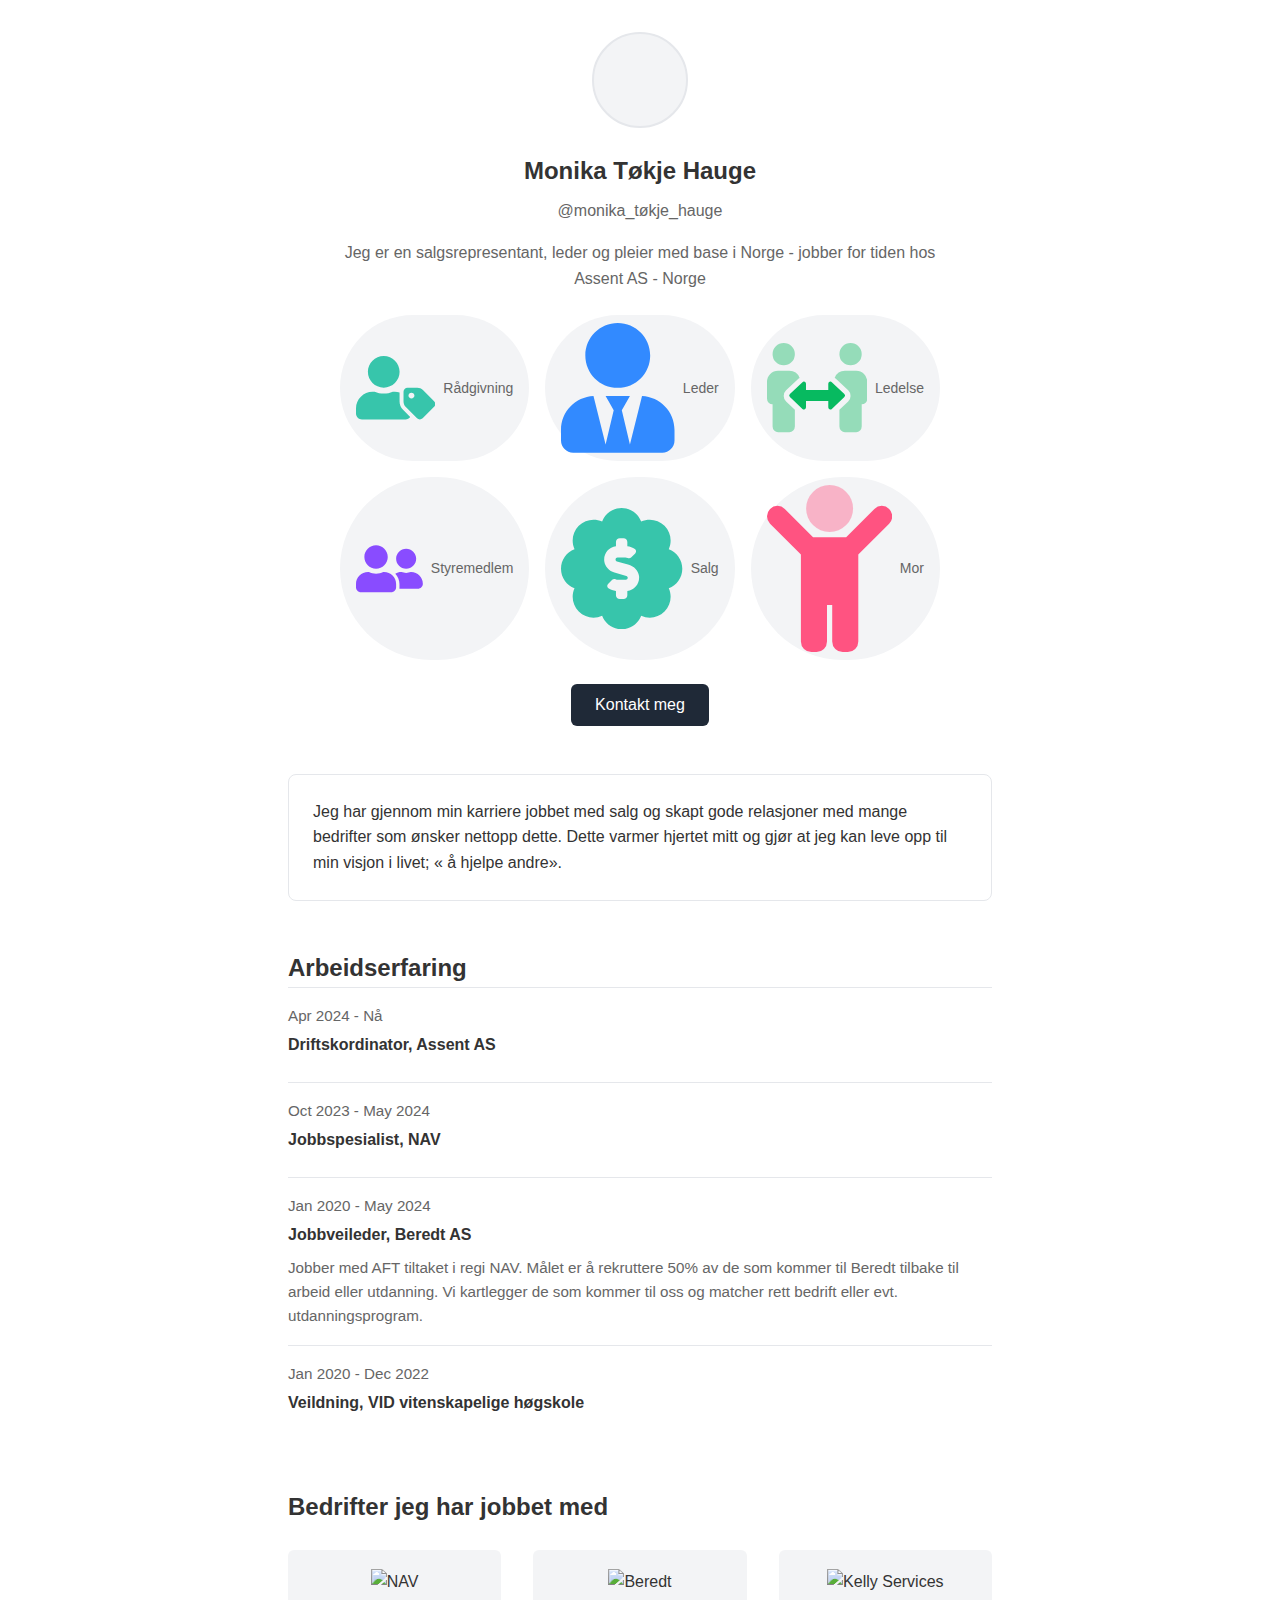
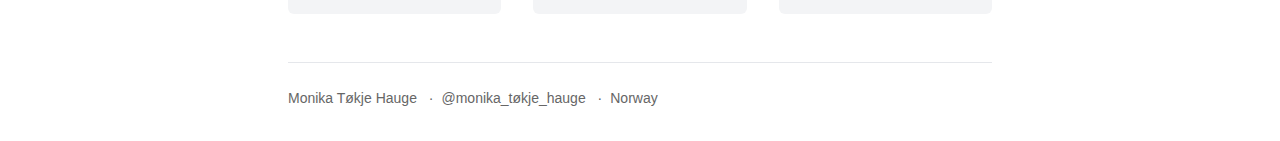
==== commit f80b122f: "refactor: improved project file structures" ====
--- a/index.html
+++ b/index.html
@@ -3,225 +3,10 @@
 <head>
     <meta charset="UTF-8">
     <meta name="viewport" content="width=device-width, initial-scale=1.0">
-    <title>MTH - Portfolio</title>
-    <style>
-        /* Reset and base styles */
-        * {
-            margin: 0;
-            padding: 0;
-            box-sizing: border-box;
-        }
+    <title>Monika Tøkje Hauge - Portfolio</title>
 
-        body {
-            font-family: 'DM Sans', sans-serif;
-            line-height: 1.6;
-            color: #333;
-            background-color: #fff;
-        }
-
-        /* Container */
-        .container {
-            max-width: 768px;
-            margin: 0 auto;
-            padding: 2rem;
-        }
-
-        /* Profile section */
-        .profile {
-            display: flex;
-            flex-direction: column;
-            align-items: center;
-            text-align: center;
-            margin-bottom: 3rem;
-        }
-
-        .profile-image {
-            width: 96px;
-            height: 96px;
-            border-radius: 50%;
-            background-color: #f3f4f6;
-            margin-bottom: 1.5rem;
-            display: flex;
-            align-items: center;
-            justify-content: center;
-            border: 2px solid #e5e7eb;
-        }
-
-        .profile-image img {
-            width: 100%;
-            height: 100%;
-            object-fit: cover;
-            border-radius: 50%;
-        }
-
-        .profile-name {
-            font-size: 1.5rem;
-            font-weight: bold;
-            margin-bottom: 0.5rem;
-        }
-
-        .profile-username {
-            color: #666;
-            margin-bottom: 1rem;
-        }
-
-        .profile-bio {
-            color: #666;
-            max-width: 600px;
-            margin-bottom: 1.5rem;
-        }
-
-        /* Badges */
-        .badges {
-            display: grid;
-            grid-template-columns: repeat(3, 1fr);
-            gap: 1rem;
-            margin-bottom: 1.5rem;
-            width: 100%;
-            max-width: 600px;
-        }
-
-        .badge {
-            background-color: #f3f4f6;
-            padding: 0.5rem 1rem;
-            border-radius: 9999px;
-            font-size: 0.875rem;
-            color: #666;
-            text-align: center;
-            display: flex;
-            align-items: center;
-            justify-content: center;
-            gap: 0.5rem;
-        }
-
-        .badge i {
-            font-size: 1rem;
-        }
-
-        /* Contact button */
-        .contact-button {
-            background-color: #1f2937;
-            color: white;
-            padding: 0.75rem 1.5rem;
-            border-radius: 0.375rem;
-            text-decoration: none;
-            transition: background-color 0.2s;
-            border: none;
-            cursor: pointer;
-            font-size: 1rem;
-        }
-
-        .contact-button:hover {
-            background-color: #374151;
-        }
-
-        /* Card */
-        .card {
-            background-color: #fff;
-            border: 1px solid #e5e7eb;
-            border-radius: 0.5rem;
-            padding: 1.5rem;
-            margin-bottom: 3rem;
-        }
-
-        /* Resume section */
-        .resume {
-            margin-bottom: 3rem;
-        }
-
-        .resume-header {
-            display: flex;
-            justify-content: space-between;
-            align-items: center;
-            margin-bottom: 1.5rem;
-        }
-
-        .resume-title {
-            font-size: 1.5rem;
-            font-weight: bold;
-        }
-
-        .resume-item {
-            border-top: 1px solid #e5e7eb;
-            padding-top: 1rem;
-            margin-bottom: 1rem;
-        }
-
-        .resume-date {
-            color: #666;
-            margin-bottom: 0.25rem;
-        }
-
-        .resume-position {
-            font-weight: bold;
-        }
-
-        /* Companies section */
-        .companies {
-            margin-bottom: 3rem;
-        }
-
-        .companies-title {
-            font-size: 1.5rem;
-            font-weight: bold;
-            margin-bottom: 1.5rem;
-        }
-
-        .companies-grid {
-            display: grid;
-            grid-template-columns: repeat(3, 1fr);
-            gap: 2rem;
-        }
-
-        .company-logo {
-            height: 64px;
-            background-color: #f3f4f6;
-            border-radius: 0.375rem;
-            display: flex;
-            align-items: center;
-            justify-content: center;
-        }
-
-        /* Footer */
-        .footer {
-            display: flex;
-            justify-content: space-between;
-            align-items: center;
-            padding-top: 1.5rem;
-            border-top: 1px solid #e5e7eb;
-        }
-
-        .footer-text {
-            color: #666;
-            font-size: 0.875rem;
-        }
-
-        .footer-text span + span::before {
-            content: "·";
-            margin: 0 0.5rem;
-        }
-
-        .social-link {
-            color: #666;
-            text-decoration: none;
-            transition: color 0.2s;
-        }
-
-        .social-link:hover {
-            color: #1f2937;
-        }
-
-        /* Responsive */
-        @media (max-width: 640px) {
-            .badges {
-                grid-template-columns: repeat(2, 1fr);
-            }
-
-            .companies-grid {
-                grid-template-columns: repeat(2, 1fr);
-            }
-        }
-    </style>
+    <link rel="stylesheet" href="/css/components.css">
+    
     <script src="https://unpkg.com/@phosphor-icons/web"></script>
 </head>
 <body>
@@ -233,31 +18,36 @@
             </div>
             <h1 class="profile-name">Monika Tøkje Hauge</h1>
             <div class="profile-username">@monika_tøkje_hauge</div>
-            <p class="profile-bio">I'm a Sales Representative, Leadership, & Nurturer based in Norway - currently working at Assent AS · Norway</p>
+            <p class="profile-bio">Jeg er en salgsrepresentant, leder og pleier med base i Norge - jobber for tiden hos Assent AS - Norge</p>
             
-            <div class="identity-profile-positions-section tw-mt-12">
-                <h2 class="identity-generic-section-title tw-text-template-text tw-text-2xl tw-font-bold tw-mb-6">Resume</h2>
-    
-                <article class="tw-py-4 tw-border-t tw-border-template-stroke">
-                    <p class="tw-text-template-text">Apr 2024 - Nå</p>
-                    <h3 class="h4 tw-text-template-text tw-font-bold">Driftskordinator, Assent AS</h3>
-                </article>
-                <article class="tw-py-4 tw-border-t tw-border-template-stroke">
-                    <p class="tw-text-template-text">Oct 2023 - May 2024</p>
-                    <h3 class="h4 tw-text-template-text tw-font-bold">Jobbspesialist, NAV</h3>
-                </article>
-                <article class="tw-py-4 tw-border-t tw-border-template-stroke">
-                    <p class="tw-text-template-text">Jan 2020 - May 2024</p>
-                    <h3 class="h4 tw-text-template-text tw-font-bold">Jobbveileder, Beredt AS</h3>
-                    <p class="tw-text-template-text">Jobber med AFT tiltaket i regi NAV. Målet er å rekruttere 50% av de som kommer til Beredt tilbake til arbeid eller utdanning. Vi kartlegger de som kommer til oss og matcher rett bedrift eller evt. utdanningsprogram.</p>
-                </article>
-                <article class="tw-py-4 tw-border-t tw-border-template-stroke">
-                    <p class="tw-text-template-text">Jan 2020 - Dec 2022</p>
-                    <h3 class="h4 tw-text-template-text tw-font-bold">Veildning, VID vitenskapelige høgskole</h3>
-                </article>
+            <div class="badges">
+                <div class="badge">
+                    <svg xmlns="http://www.w3.org/2000/svg" viewBox="0 0 640 512" fill="#37c5ab" class="badge-icon"><path d="M630.6 364.9l-90.3-90.2c-12-12-28.3-18.7-45.3-18.7h-79.3c-17.7 0-32 14.3-32 32v79.2c0 17 6.7 33.2 18.7 45.2l90.3 90.2c12.5 12.5 32.8 12.5 45.3 0l92.5-92.5c12.6-12.5 12.6-32.7.1-45.2zm-182.8-21c-13.3 0-24-10.7-24-24s10.7-24 24-24 24 10.7 24 24c0 13.2-10.7 24-24 24zm-223.8-88c70.7 0 128-57.3 128-128C352 57.3 294.7 0 224 0S96 57.3 96 128c0 70.6 57.3 127.9 128 127.9zm127.8 111.2V294c-12.2-3.6-24.9-6.2-38.2-6.2h-16.7c-22.2 10.2-46.9 16-72.9 16s-50.6-5.8-72.9-16h-16.7C60.2 287.9 0 348.1 0 422.3v41.6c0 26.5 21.5 48 48 48h352c15.5 0 29.1-7.5 37.9-18.9l-58-58c-18.1-18.1-28.1-42.2-28.1-67.9z"></path></svg>
+                    <span>Rådgivning</span>
+                </div>
+                <div class="badge">
+                    <svg xmlns="http://www.w3.org/2000/svg" viewBox="0 0 448 512" fill="#328aff" class="badge-icon"><path d="M224 256c70.7 0 128-57.3 128-128S294.7 0 224 0 96 57.3 96 128s57.3 128 128 128zm95.8 32.6L272 480l-32-136 32-56h-96l32 56-32 136-47.8-191.4C56.9 292 0 350.3 0 422.4V464c0 26.5 21.5 48 48 48h352c26.5 0 48-21.5 48-48v-41.6c0-72.1-56.9-130.4-128.2-133.8z"></path></svg>
+                    <span>Leder</span>
+                </div>
+                <div class="badge">
+                    <svg xmlns="http://www.w3.org/2000/svg" viewBox="0 0 576 512" fill="#07ba60" class="badge-icon"><defs><style>.fa-secondary{opacity:.4}</style></defs><path d="M96,128A64,64,0,1,0,32,64,64,64,0,0,0,96,128Zm32,32H64A64,64,0,0,0,0,224v96a32,32,0,0,0,32,32V480a32,32,0,0,0,32,32h64a32,32,0,0,0,32-32V383.61l-50.36-47.53a44.37,44.37,0,0,1,0-64L181.77,204c1.65-1.55,3.77-2.31,5.61-3.57A63.91,63.91,0,0,0,128,160Zm352-32a64,64,0,1,0-64-64A64,64,0,0,0,480,128Zm32,32H448a63.91,63.91,0,0,0-59.38,40.42c1.84,1.27,4,2,5.62,3.59l72.12,68.06a44.37,44.37,0,0,1,0,64L416,383.62V480a32,32,0,0,0,32,32h64a32,32,0,0,0,32-32V352a32,32,0,0,0,32-32V224A64,64,0,0,0,512,160Z" class="fa-secondary"></path><path d="M444.4,310.44l-72.12,68.07A12,12,0,0,1,352,369.77V333.63H224v36.14a12,12,0,0,1-20.28,8.74L131.6,310.44a12.4,12.4,0,0,1,0-17.47l72.12-68.07A12,12,0,0,1,224,233.64v36H352v-36a12,12,0,0,1,20.28-8.74L444.4,293A12.4,12.4,0,0,1,444.4,310.44Z" class="fa-primary"></path></svg>
+                    <span>Ledelse</span>
+                </div>
+                <div class="badge">
+                    <svg xmlns="http://www.w3.org/2000/svg" viewBox="0 0 640 512" fill="#894cff" class="badge-icon"><path d="M192 256c61.9 0 112-50.1 112-112S253.9 32 192 32 80 82.1 80 144s50.1 112 112 112zm76.8 32h-8.3c-20.8 10-43.9 16-68.5 16s-47.6-6-68.5-16h-8.3C51.6 288 0 339.6 0 403.2V432c0 26.5 21.5 48 48 48h288c26.5 0 48-21.5 48-48v-28.8c0-63.6-51.6-115.2-115.2-115.2zM480 256c53 0 96-43 96-96s-43-96-96-96-96 43-96 96 43 96 96 96zm48 32h-3.8c-13.9 4.8-28.6 8-44.2 8s-30.3-3.2-44.2-8H432c-20.4 0-39.2 5.9-55.7 15.4 24.4 26.3 39.7 61.2 39.7 99.8v38.4c0 2.2-.5 4.3-.6 6.4H592c26.5 0 48-21.5 48-48 0-61.9-50.1-112-112-112z"></path></svg>
+                    <span>Styremedlem</span>
+                </div>
+                <div class="badge">
+                    <svg xmlns="http://www.w3.org/2000/svg" viewBox="0 0 512 512" fill="#37c5ab" class="badge-icon"><path d="M512 256c0-37.7-23.7-69.9-57.1-82.4 14.7-32.4 8.8-71.9-17.9-98.6-26.7-26.7-66.2-32.6-98.6-17.9C325.9 23.7 293.7 0 256 0s-69.9 23.7-82.4 57.1c-32.4-14.7-72-8.8-98.6 17.9-26.7 26.7-32.6 66.2-17.9 98.6C23.7 186.1 0 218.3 0 256s23.7 69.9 57.1 82.4c-14.7 32.4-8.8 72 17.9 98.6 26.6 26.6 66.1 32.7 98.6 17.9 12.5 33.3 44.7 57.1 82.4 57.1s69.9-23.7 82.4-57.1c32.6 14.8 72 8.7 98.6-17.9 26.7-26.7 32.6-66.2 17.9-98.6 33.4-12.5 57.1-44.7 57.1-82.4zm-232 94.44V368c0 8.84-7.16 16-16 16h-16c-8.84 0-16-7.16-16-16v-17.73c-11.42-1.35-22.28-5.19-31.78-11.46-6.22-4.11-6.82-13.11-1.55-18.38l17.52-17.52c3.74-3.74 9.31-4.24 14.11-2.03 3.18 1.46 6.66 2.22 10.26 2.22h32.78c4.66 0 8.44-3.78 8.44-8.42 0-3.75-2.52-7.08-6.12-8.11l-50.07-14.3c-22.25-6.35-40.01-24.71-42.91-47.67-4.05-32.07 19.03-59.43 49.32-63.05V144c0-8.84 7.16-16 16-16h16c8.84 0 16 7.16 16 16v17.73c11.42 1.35 22.28 5.19 31.78 11.46 6.22 4.11 6.82 13.11 1.55 18.38l-17.52 17.52c-3.74 3.74-9.31 4.24-14.11 2.03a24.516 24.516 0 0 0-10.26-2.22h-32.78c-4.66 0-8.44 3.78-8.44 8.42 0 3.75 2.52 7.08 6.12 8.11l50.07 14.3c22.25 6.36 40.01 24.71 42.91 47.67 4.05 32.06-19.03 59.42-49.32 63.04z"></path></svg>
+                    <span>Salg</span>
+                </div>
+                <div class="badge">
+                    <svg xmlns="http://www.w3.org/2000/svg" viewBox="0 0 384 512" fill="#ff5381" class="badge-icon"><defs><style>.fa-secondary{opacity:.4}</style></defs><path d="M120 72a72 72 0 1 1 72 72 72 72 0 0 1-72-72z" class="fa-secondary"></path><path d="M9.37 118.63a32 32 0 0 1 45.26-45.26L141.25 160h101.5l86.62-86.63a32 32 0 0 1 45.26 45.26L280 213.25V480a32 32 0 0 1-32 32h-16a32 32 0 0 1-32-32V368h-16v112a32 32 0 0 1-32 32h-16a32 32 0 0 1-32-32V213.25z" class="fa-primary"></path></svg>
+                    <span>Mor</span>
+                </div>
             </div>
-    
-            <button class="contact-button">Contact Me</button>
+
+            <button class="contact-button">Kontakt meg</button>
         </section>
 
         <!-- Description Card -->
@@ -267,35 +57,33 @@
 
         <!-- Resume Section -->
         <section class="resume">
-            <div class="resume-header">
-                <h2 class="resume-title">Resume</h2>
-                <a href="#" class="contact-button">View all</a>
-            </div>
+            <h2 class="resume-title">Arbeidserfaring</h2>
 
-            <div class="resume-item">
-                <div class="resume-date">Apr 2024 - Present</div>
-                <div class="resume-position">Driftskordinator, Assent AS</div>
-            </div>
+            <article class="resume-item">
+                <p class="resume-date">Apr 2024 - Nå</p>
+                <h3 class="resume-position">Driftskordinator, Assent AS</h3>
+            </article>
 
-            <div class="resume-item">
-                <div class="resume-date">Oct 2023 - May 2024</div>
-                <div class="resume-position">Jobbspesialist, NAV</div>
-            </div>
+            <article class="resume-item">
+                <p class="resume-date">Oct 2023 - May 2024</p>
+                <h3 class="resume-position">Jobbspesialist, NAV</h3>
+            </article>
 
-            <div class="resume-item">
-                <div class="resume-date">Jan 2020 - May 2024</div>
-                <div class="resume-position">Jobbveileder, Beredt AS</div>
-            </div>
+            <article class="resume-item">
+                <p class="resume-date">Jan 2020 - May 2024</p>
+                <h3 class="resume-position">Jobbveileder, Beredt AS</h3>
+                <p class="resume-description">Jobber med AFT tiltaket i regi NAV. Målet er å rekruttere 50% av de som kommer til Beredt tilbake til arbeid eller utdanning. Vi kartlegger de som kommer til oss og matcher rett bedrift eller evt. utdanningsprogram.</p>
+            </article>
 
-            <div class="resume-item">
-                <div class="resume-date">Jan 2020 - Dec 2022</div>
-                <div class="resume-position">Veildning, VID vitenskapelige høgskole</div>
-            </div>
+            <article class="resume-item">
+                <p class="resume-date">Jan 2020 - Dec 2022</p>
+                <h3 class="resume-position">Veildning, VID vitenskapelige høgskole</h3>
+            </article>
         </section>
 
         <!-- Companies Section -->
         <section class="companies">
-            <h2 class="companies-title">Companies I've worked with</h2>
+            <h2 class="companies-title">Bedrifter jeg har jobbet med</h2>
             <div class="companies-grid">
                 <div class="company-logo">
                     <img src="/images/nav-logo.jpg" alt="NAV" style="max-width: 80%; max-height: 80%; object-fit: contain;">
--- a/css/components.css
+++ b/css/components.css
@@ -0,0 +1,191 @@
+* {
+    margin: 0;
+    padding: 0;
+    box-sizing: border-box;
+}
+body {
+    font-family: 'DM Sans', sans-serif;
+    line-height: 1.6;
+    color: #333;
+    background-color: #fff;
+}
+/* Container */
+.container {
+    max-width: 768px;
+    margin: 0 auto;
+    padding: 2rem;
+}
+/* Profile section */
+.profile {
+    display: flex;
+    flex-direction: column;
+    align-items: center;
+    text-align: center;
+    margin-bottom: 3rem;
+}
+.profile-image {
+    width: 96px;
+    height: 96px;
+    border-radius: 50%;
+    background-color: #f3f4f6;
+    margin-bottom: 1.5rem;
+    display: flex;
+    align-items: center;
+    justify-content: center;
+    border: 2px solid #e5e7eb;
+}
+.profile-image img {
+    width: 100%;
+    height: 100%;
+    object-fit: cover;
+    border-radius: 50%;
+}
+.profile-name {
+    font-size: 1.5rem;
+    font-weight: bold;
+    margin-bottom: 0.5rem;
+}
+.profile-username {
+    color: #666;
+    margin-bottom: 1rem;
+}
+.profile-bio {
+    color: #666;
+    max-width: 600px;
+    margin-bottom: 1.5rem;
+}
+/* Badges */
+.badges {
+    display: grid;
+    grid-template-columns: repeat(3, 1fr);
+    gap: 1rem;
+    margin-bottom: 1.5rem;
+    width: 100%;
+    max-width: 600px;
+}
+.badge {
+    background-color: #f3f4f6;
+    padding: 0.5rem 1rem;
+    border-radius: 9999px;
+    font-size: 0.875rem;
+    color: #666;
+    text-align: center;
+    display: flex;
+    align-items: center;
+    justify-content: center;
+    gap: 0.5rem;
+}
+.badge i {
+    font-size: 1rem;
+}
+/* Contact button */
+.contact-button {
+    background-color: #1f2937;
+    color: white;
+    padding: 0.75rem 1.5rem;
+    border-radius: 0.375rem;
+    text-decoration: none;
+    transition: background-color 0.2s;
+    border: none;
+    cursor: pointer;
+    font-size: 1rem;
+}
+.contact-button:hover {
+    background-color: #374151;
+}
+/* Card */
+.card {
+    background-color: #fff;
+    border: 1px solid #e5e7eb;
+    border-radius: 0.5rem;
+    padding: 1.5rem;
+    margin-bottom: 3rem;
+}
+/* Resume section */
+.resume {
+    margin-bottom: 3rem;
+}
+.resume-header {
+    display: flex;
+    justify-content: space-between;
+    align-items: center;
+    margin-bottom: 1.5rem;
+}
+.resume-title {
+    font-size: 1.5rem;
+    font-weight: bold;
+}
+.resume-item {
+    border-top: 1px solid #e5e7eb;
+    padding: 1rem 0;
+}
+.resume-date {
+    color: #666;
+    margin-bottom: 0.25rem;
+    font-size: 0.95rem;
+}
+.resume-position {
+    font-weight: bold;
+    font-size: 1rem;
+    margin-bottom: 0.5rem;
+}
+.resume-description {
+    color: #666;
+    font-size: 0.95rem;
+    line-height: 1.6;
+}
+/* Companies section */
+.companies {
+    margin-bottom: 3rem;
+}
+.companies-title {
+    font-size: 1.5rem;
+    font-weight: bold;
+    margin-bottom: 1.5rem;
+}
+.companies-grid {
+    display: grid;
+    grid-template-columns: repeat(3, 1fr);
+    gap: 2rem;
+}
+.company-logo {
+    height: 64px;
+    background-color: #f3f4f6;
+    border-radius: 0.375rem;
+    display: flex;
+    align-items: center;
+    justify-content: center;
+}
+/* Footer */
+.footer {
+    display: flex;
+    justify-content: space-between;
+    align-items: center;
+    padding-top: 1.5rem;
+    border-top: 1px solid #e5e7eb;
+}
+.footer-text {
+    color: #666;
+    font-size: 0.875rem;
+}
+.footer-text span + span::before {
+    content: "·";
+    margin: 0 0.5rem;
+}
+.social-link {
+    color: #666;
+    text-decoration: none;
+    transition: color 0.2s;
+}
+.social-link:hover {
+    color: #1f2937;
+}
+/* Responsive */
+@media (max-width: 640px) {
+    .badges {
+        grid-template-columns: repeat(2, 1fr);
+    }
+    .companies-grid {
+        grid-template-columns: repeat(2, 1fr);
+    }
+}